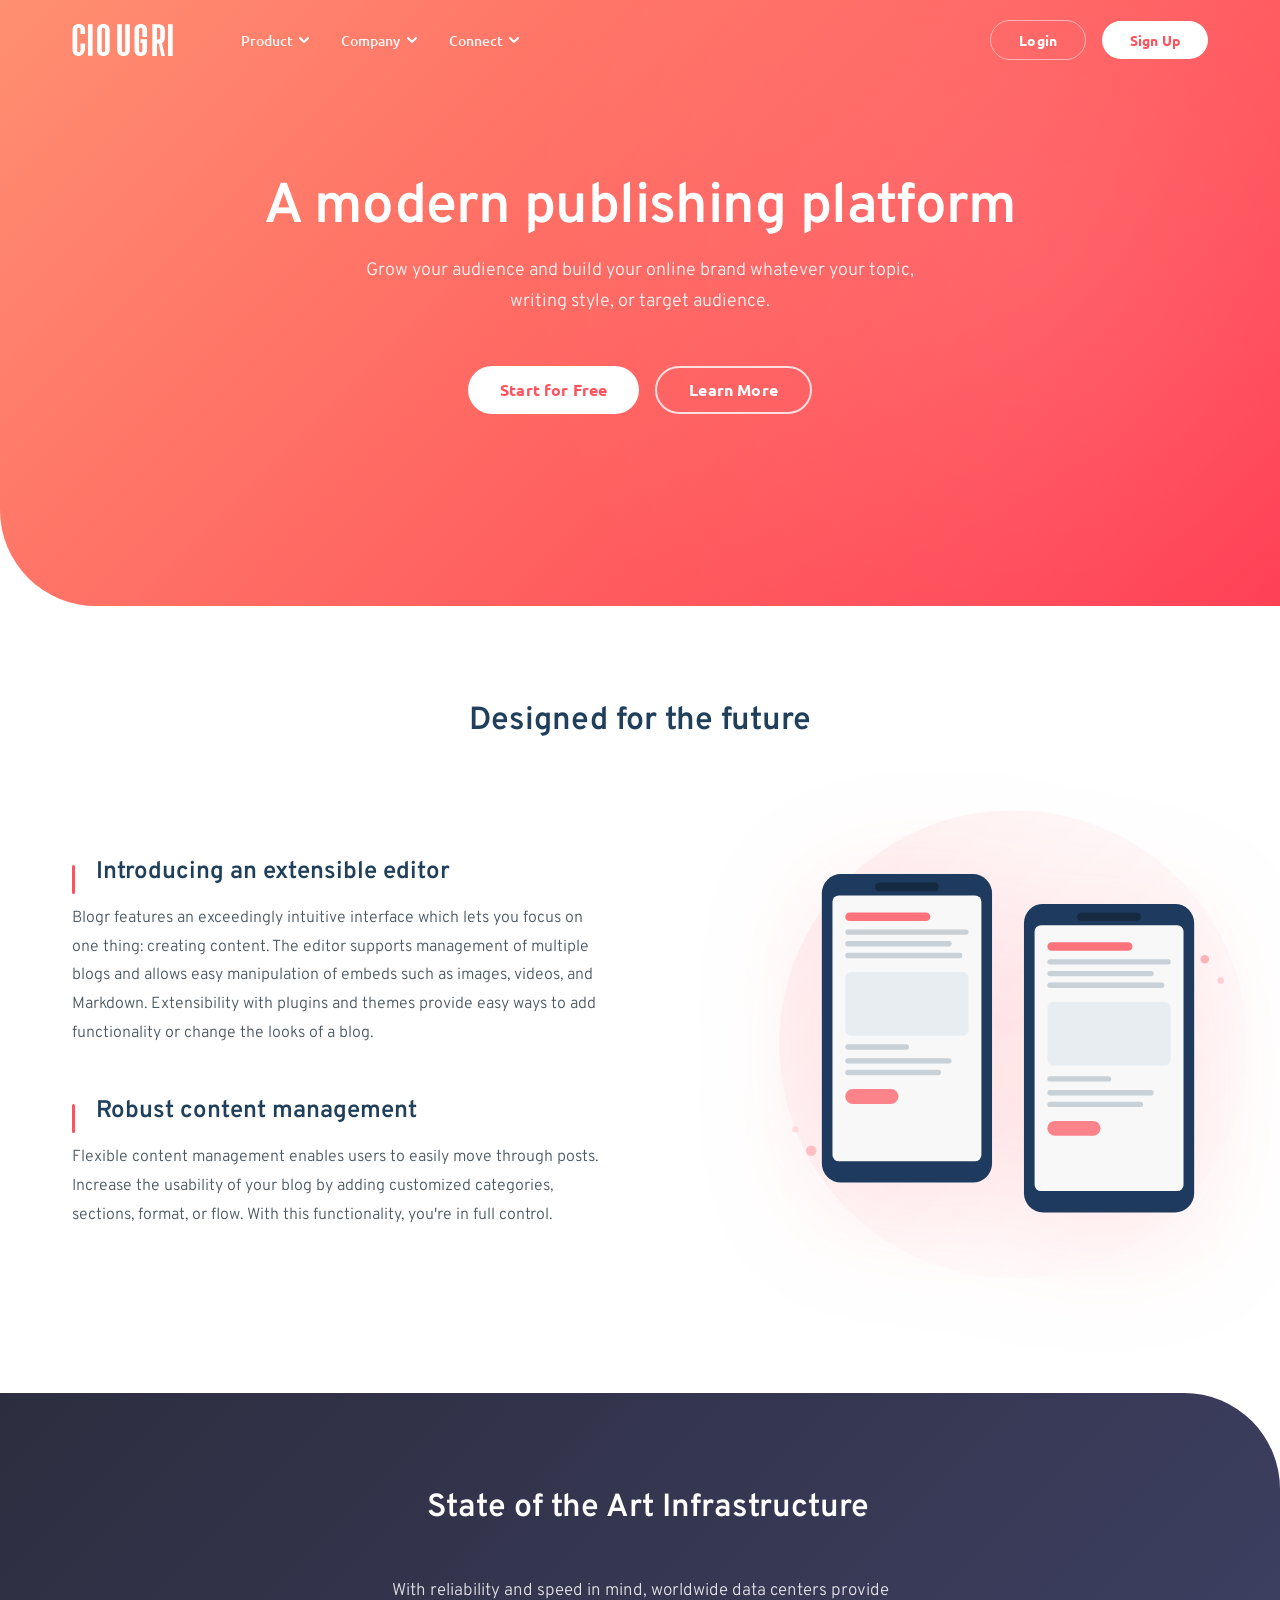
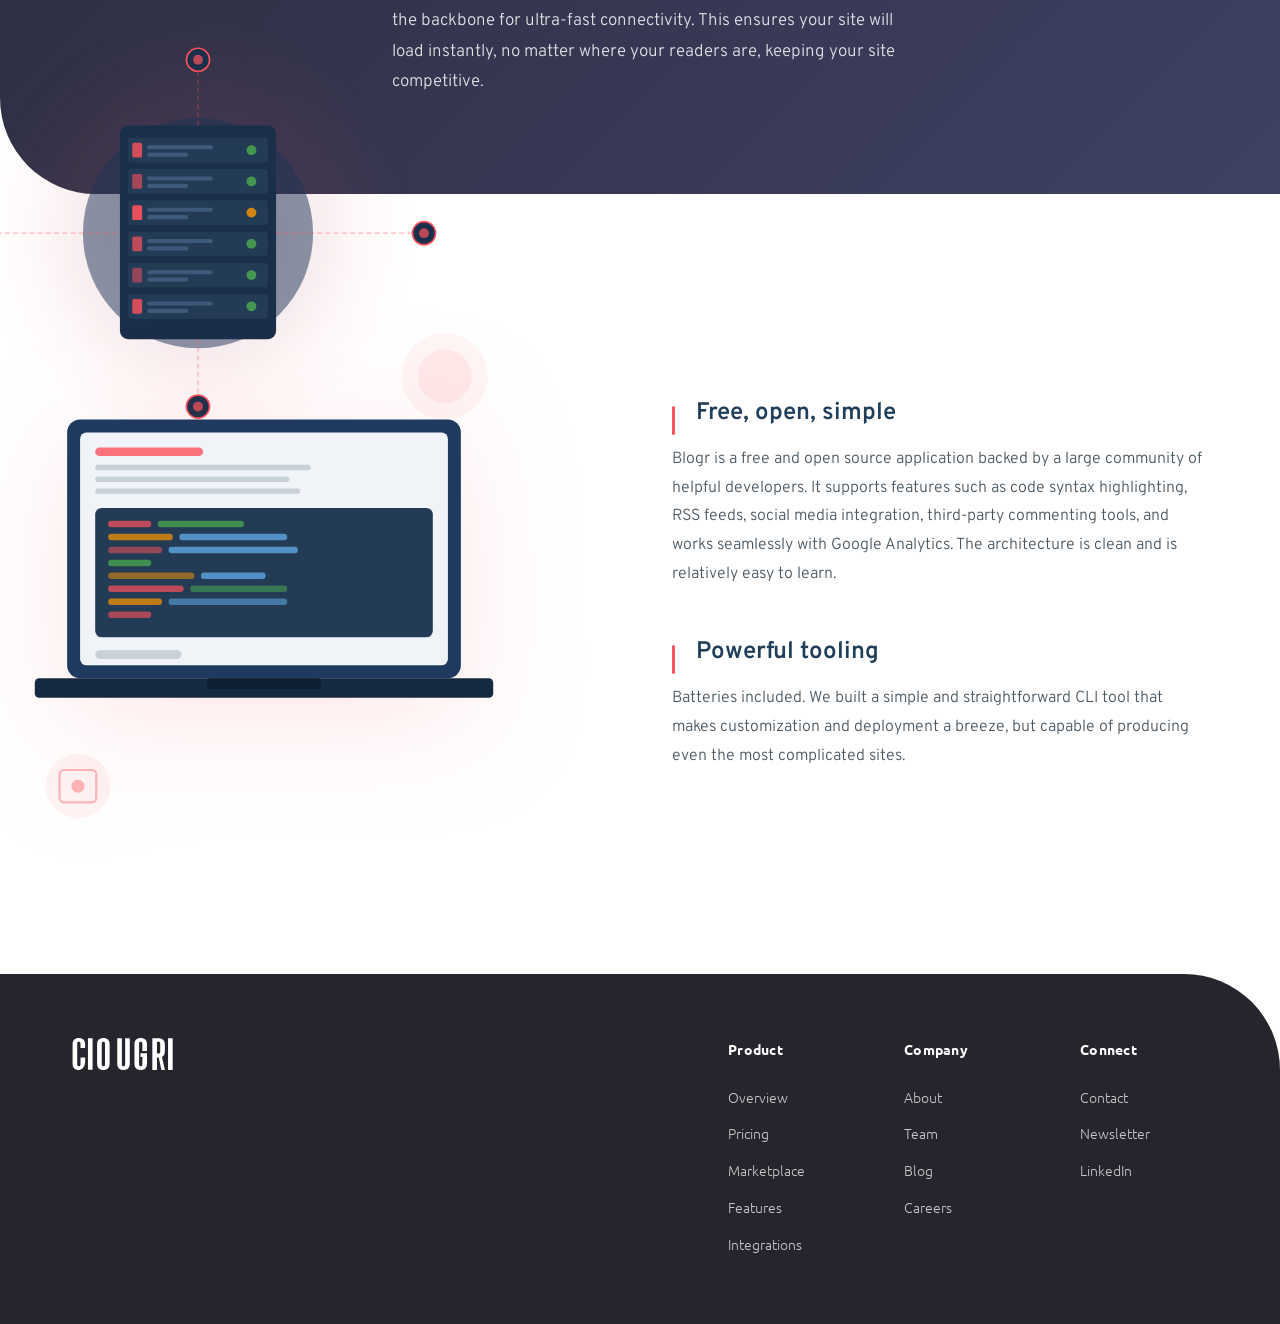
==== index.html @ 15b2ee5f "Add files via upload" ====
<!DOCTYPE html>
<html lang="en">
  <head>
    <meta charset="UTF-8" />
    <meta name="viewport" content="width=device-width, initial-scale=1.0" />
    <meta
      name="description"
      content="Blogr - A modern publishing platform for growing audiences and your online presence."
    />
    <meta name="theme-color" content="#ff525d" />
    <title>Blogr | A Modern Publishing Platform</title>
    <link rel="preconnect" href="https://fonts.googleapis.com" />
    <link rel="preconnect" href="https://fonts.gstatic.com" crossorigin />
    <link
      href="https://fonts.googleapis.com/css2?family=Overpass:wght@300;600&family=Ubuntu:wght@400;500;700&display=swap"
      rel="stylesheet"
    />
    <link rel="stylesheet" href="css/style.css" />
  </head>

  <body>
    <!-- Skip to main content for accessibility -->
    <a href="#main-content" class="skip-link">Skip to main content</a>

    <!-- ======================== HEADER / NAV ======================== -->
    <header class="header" role="banner">
      <nav class="nav container" aria-label="Main navigation">
        <!-- Logo -->
        <a href="/" class="nav__logo" aria-label="Blogr home">
          <svg
            xmlns="http://www.w3.org/2000/svg"
            width="101"
            height="32"
            aria-hidden="true"
          >
            <g fill="#FFF" fill-rule="evenodd">
              <path
                d="M6.856 32c-3.789 0-6.27-2.086-6.27-6.264V6.242C.586 2.086 3.067 0 6.856 0c3.789 0 6.27 2.086 6.27 6.242V10H8.49V5.825C8.49 4.453 7.88 3.81 6.856 3.81c-1.025 0-1.635.643-1.635 2.015v20.35c0 1.372.61 2.015 1.635 2.015 1.025 0 1.635-.643 1.635-2.015V19.53h4.635v4.206C13.126 27.914 10.645 32 6.856 32zM15.96.321h4.635v31.358H15.96zM31.373 32c-3.79 0-6.27-2.086-6.27-6.264V6.242C25.103 2.086 27.583 0 31.373 0c3.789 0 6.27 2.086 6.27 6.242v19.494C37.643 29.914 35.162 32 31.373 32zm-1.636-26.175v20.35c0 1.372.611 2.015 1.636 2.015 1.024 0 1.635-.643 1.635-2.015V5.825c0-1.372-.611-2.015-1.635-2.015-1.025 0-1.636.643-1.636 2.015zM51.522 32c-3.79 0-6.27-2.086-6.27-6.264V.32h4.634v25.855c0 1.372.61 2.015 1.636 2.015 1.024 0 1.635-.643 1.635-2.015V.321h4.635v25.415C57.792 29.914 55.311 32 51.522 32zM68.73 32c-3.79 0-6.27-2.086-6.27-6.264V6.242C62.46 2.086 64.94 0 68.73 0c3.788 0 6.27 2.086 6.27 6.242V13H70.364V5.825c0-1.372-.61-2.015-1.635-2.015-1.025 0-1.636.643-1.636 2.015v20.35c0 1.372.611 2.015 1.636 2.015 1.025 0 1.635-.643 1.635-2.015V19h-1.871v-3.81H75v10.546C75 29.914 72.518 32 68.73 32zM89.382 32L86.735 19.4H84.96V32H80.324V.321h6.27c3.79 0 6.27 2.086 6.27 6.242v6.574c0 2.786-1.025 4.8-2.904 5.871L92.898 32h-3.516zm-4.422-28.19V15.59h1.636c1.025 0 1.635-.643 1.635-2.015V5.825c0-1.372-.61-2.015-1.635-2.015H84.96zM100.676 32H96.04V.321h4.635z"
              />
            </g>
          </svg>
        </a>

        <!-- Desktop Navigation -->
        <ul class="nav__links" role="list">
          <!-- Product Dropdown -->
          <li class="nav__item nav__item--dropdown">
            <button
              class="nav__dropdown-btn"
              aria-expanded="false"
              aria-haspopup="true"
              aria-controls="dropdown-product"
            >
              Product
              <svg
                class="nav__chevron"
                xmlns="http://www.w3.org/2000/svg"
                width="10"
                height="7"
                aria-hidden="true"
              >
                <path
                  d="M1 1l4 4 4-4"
                  stroke="#FFF"
                  stroke-width="2"
                  fill="none"
                  fill-rule="evenodd"
                  stroke-linecap="round"
                  stroke-linejoin="round"
                />
              </svg>
            </button>
            <ul
              class="nav__dropdown"
              id="dropdown-product"
              role="menu"
              aria-label="Product menu"
            >
              <li role="none">
                <a href="#" role="menuitem">Overview</a>
              </li>
              <li role="none">
                <a href="#" role="menuitem">Pricing</a>
              </li>
              <li role="none">
                <a href="#" role="menuitem">Marketplace</a>
              </li>
              <li role="none">
                <a href="#" role="menuitem">Features</a>
              </li>
              <li role="none">
                <a href="#" role="menuitem">Integrations</a>
              </li>
            </ul>
          </li>

          <!-- Company Dropdown -->
          <li class="nav__item nav__item--dropdown">
            <button
              class="nav__dropdown-btn"
              aria-expanded="false"
              aria-haspopup="true"
              aria-controls="dropdown-company"
            >
              Company
              <svg
                class="nav__chevron"
                xmlns="http://www.w3.org/2000/svg"
                width="10"
                height="7"
                aria-hidden="true"
              >
                <path
                  d="M1 1l4 4 4-4"
                  stroke="#FFF"
                  stroke-width="2"
                  fill="none"
                  fill-rule="evenodd"
                  stroke-linecap="round"
                  stroke-linejoin="round"
                />
              </svg>
            </button>
            <ul
              class="nav__dropdown"
              id="dropdown-company"
              role="menu"
              aria-label="Company menu"
            >
              <li role="none">
                <a href="#" role="menuitem">About</a>
              </li>
              <li role="none">
                <a href="#" role="menuitem">Team</a>
              </li>
              <li role="none">
                <a href="#" role="menuitem">Blog</a>
              </li>
              <li role="none">
                <a href="#" role="menuitem">Careers</a>
              </li>
            </ul>
          </li>

          <!-- Connect Dropdown -->
          <li class="nav__item nav__item--dropdown">
            <button
              class="nav__dropdown-btn"
              aria-expanded="false"
              aria-haspopup="true"
              aria-controls="dropdown-connect"
            >
              Connect
              <svg
                class="nav__chevron"
                xmlns="http://www.w3.org/2000/svg"
                width="10"
                height="7"
                aria-hidden="true"
              >
                <path
                  d="M1 1l4 4 4-4"
                  stroke="#FFF"
                  stroke-width="2"
                  fill="none"
                  fill-rule="evenodd"
                  stroke-linecap="round"
                  stroke-linejoin="round"
                />
              </svg>
            </button>
            <ul
              class="nav__dropdown"
              id="dropdown-connect"
              role="menu"
              aria-label="Connect menu"
            >
              <li role="none">
                <a href="#" role="menuitem">Contact</a>
              </li>
              <li role="none">
                <a href="#" role="menuitem">Newsletter</a>
              </li>
              <li role="none">
                <a href="#" role="menuitem">LinkedIn</a>
              </li>
            </ul>
          </li>
        </ul>

        <!-- Auth Buttons -->
        <div class="nav__auth">
          <a href="#" class="btn btn--ghost">Login</a>
          <a href="#" class="btn btn--primary">Sign Up</a>
        </div>

        <!-- Mobile Menu Toggle -->
        <button
          class="nav__hamburger"
          aria-label="Toggle mobile menu"
          aria-expanded="false"
          aria-controls="mobile-menu"
        >
          <span class="hamburger__bar"></span>
          <span class="hamburger__bar"></span>
          <span class="hamburger__bar"></span>
        </button>
      </nav>

      <!-- Mobile Menu -->
      <div
        class="mobile-menu"
        id="mobile-menu"
        role="dialog"
        aria-label="Mobile navigation"
        aria-hidden="true"
      >
        <ul class="mobile-menu__links" role="list">
          <!-- Product Mobile Dropdown -->
          <li class="mobile-menu__item">
            <button
              class="mobile-menu__dropdown-btn"
              aria-expanded="false"
              aria-controls="mobile-dropdown-product"
            >
              Product
              <svg
                class="mobile-chevron"
                xmlns="http://www.w3.org/2000/svg"
                width="10"
                height="7"
                aria-hidden="true"
              >
                <path
                  d="M1 1l4 4 4-4"
                  stroke="#FF525D"
                  stroke-width="2"
                  fill="none"
                  fill-rule="evenodd"
                  stroke-linecap="round"
                  stroke-linejoin="round"
                />
              </svg>
            </button>
            <ul
              class="mobile-menu__dropdown"
              id="mobile-dropdown-product"
              aria-hidden="true"
            >
              <li><a href="#">Overview</a></li>
              <li><a href="#">Pricing</a></li>
              <li><a href="#">Marketplace</a></li>
              <li><a href="#">Features</a></li>
              <li><a href="#">Integrations</a></li>
            </ul>
          </li>

          <!-- Company Mobile Dropdown -->
          <li class="mobile-menu__item">
            <button
              class="mobile-menu__dropdown-btn"
              aria-expanded="false"
              aria-controls="mobile-dropdown-company"
            >
              Company
              <svg
                class="mobile-chevron"
                xmlns="http://www.w3.org/2000/svg"
                width="10"
                height="7"
                aria-hidden="true"
              >
                <path
                  d="M1 1l4 4 4-4"
                  stroke="#FF525D"
                  stroke-width="2"
                  fill="none"
                  fill-rule="evenodd"
                  stroke-linecap="round"
                  stroke-linejoin="round"
                />
              </svg>
            </button>
            <ul
              class="mobile-menu__dropdown"
              id="mobile-dropdown-company"
              aria-hidden="true"
            >
              <li><a href="#">About</a></li>
              <li><a href="#">Team</a></li>
              <li><a href="#">Blog</a></li>
              <li><a href="#">Careers</a></li>
            </ul>
          </li>

          <!-- Connect Mobile Dropdown -->
          <li class="mobile-menu__item">
            <button
              class="mobile-menu__dropdown-btn"
              aria-expanded="false"
              aria-controls="mobile-dropdown-connect"
            >
              Connect
              <svg
                class="mobile-chevron"
                xmlns="http://www.w3.org/2000/svg"
                width="10"
                height="7"
                aria-hidden="true"
              >
                <path
                  d="M1 1l4 4 4-4"
                  stroke="#FF525D"
                  stroke-width="2"
                  fill="none"
                  fill-rule="evenodd"
                  stroke-linecap="round"
                  stroke-linejoin="round"
                />
              </svg>
            </button>
            <ul
              class="mobile-menu__dropdown"
              id="mobile-dropdown-connect"
              aria-hidden="true"
            >
              <li><a href="#">Contact</a></li>
              <li><a href="#">Newsletter</a></li>
              <li><a href="#">LinkedIn</a></li>
            </ul>
          </li>
        </ul>

        <hr class="mobile-menu__divider" />

        <div class="mobile-menu__auth">
          <a href="#" class="btn btn--ghost-dark">Login</a>
          <a href="#" class="btn btn--primary">Sign Up</a>
        </div>
      </div>

      <!-- Hero Content -->
      <div class="hero">
        <div class="hero__content" id="main-content">
          <h1 class="hero__title">A modern publishing platform</h1>
          <p class="hero__subtitle">
            Grow your audience and build your online brand whatever your topic,
            writing style, or target audience.
          </p>
          <div class="hero__actions">
            <a href="#" class="btn btn--primary btn--lg">Start for Free</a>
            <a href="#" class="btn btn--outline btn--lg">Learn More</a>
          </div>
        </div>
      </div>
    </header>

    <!-- ======================== MAIN CONTENT ======================== -->
    <main>
      <!-- ======= SECTION: DESIGNED FOR THE FUTURE ======= -->
      <section class="section section--future" aria-labelledby="future-heading">
        <div class="container">
          <h2 class="section__title" id="future-heading">
            Designed for the future
          </h2>

          <div class="future__grid">
            <!-- Text Content -->
            <div class="future__text">
              <article class="feature-card">
                <h3 class="feature-card__title">
                  Introducing an extensible editor
                </h3>
                <p class="feature-card__text">
                  Blogr features an exceedingly intuitive interface which lets
                  you focus on one thing: creating content. The editor supports
                  management of multiple blogs and allows easy manipulation of
                  embeds such as images, videos, and Markdown. Extensibility
                  with plugins and themes provide easy ways to add functionality
                  or change the looks of a blog.
                </p>
              </article>

              <article class="feature-card">
                <h3 class="feature-card__title">
                  Robust content management
                </h3>
                <p class="feature-card__text">
                  Flexible content management enables users to easily move
                  through posts. Increase the usability of your blog by adding
                  customized categories, sections, format, or flow. With this
                  functionality, you're in full control.
                </p>
              </article>
            </div>

            <!-- Illustration -->
            <div class="future__illustration" aria-hidden="true">
              <div class="illustration illustration--editor">
                <svg
                  xmlns="http://www.w3.org/2000/svg"
                  viewBox="0 0 470 478"
                  class="illustration__svg"
                  aria-hidden="true"
                >
                  <!-- Phones illustration -->
                  <g fill="none" fill-rule="evenodd">
                    <!-- Decorative circle -->
                    <circle
                      cx="240"
                      cy="240"
                      r="220"
                      fill="url(#grad1)"
                      opacity="0.08"
                    />
                    <!-- Phone frame 1 -->
                    <rect
                      x="60"
                      y="80"
                      width="160"
                      height="290"
                      rx="18"
                      fill="#1E3A5F"
                    />
                    <rect
                      x="70"
                      y="100"
                      width="140"
                      height="250"
                      rx="6"
                      fill="#F8F8F8"
                    />
                    <!-- Screen content lines -->
                    <rect x="82" y="116" width="80" height="8" rx="4" fill="#FF525D" opacity="0.8"/>
                    <rect x="82" y="132" width="116" height="5" rx="2.5" fill="#C8D0D8"/>
                    <rect x="82" y="143" width="100" height="5" rx="2.5" fill="#C8D0D8"/>
                    <rect x="82" y="154" width="110" height="5" rx="2.5" fill="#C8D0D8"/>
                    <rect x="82" y="172" width="116" height="60" rx="6" fill="#E8EDF2"/>
                    <rect x="82" y="240" width="60" height="5" rx="2.5" fill="#C8D0D8"/>
                    <rect x="82" y="253" width="100" height="5" rx="2.5" fill="#C8D0D8"/>
                    <rect x="82" y="264" width="90" height="5" rx="2.5" fill="#C8D0D8"/>
                    <rect x="82" y="282" width="50" height="14" rx="7" fill="#FF525D" opacity="0.7"/>
                    <!-- Phone 1 notch -->
                    <rect x="110" y="88" width="60" height="8" rx="4" fill="#152A40"/>
                    <!-- Phone frame 2 -->
                    <rect
                      x="250"
                      y="108"
                      width="160"
                      height="290"
                      rx="18"
                      fill="#1E3A5F"
                    />
                    <rect
                      x="260"
                      y="128"
                      width="140"
                      height="250"
                      rx="6"
                      fill="#F8F8F8"
                    />
                    <!-- Screen 2 content -->
                    <rect x="272" y="144" width="80" height="8" rx="4" fill="#FF525D" opacity="0.8"/>
                    <rect x="272" y="160" width="116" height="5" rx="2.5" fill="#C8D0D8"/>
                    <rect x="272" y="171" width="100" height="5" rx="2.5" fill="#C8D0D8"/>
                    <rect x="272" y="182" width="110" height="5" rx="2.5" fill="#C8D0D8"/>
                    <rect x="272" y="200" width="116" height="60" rx="6" fill="#E8EDF2"/>
                    <rect x="272" y="270" width="60" height="5" rx="2.5" fill="#C8D0D8"/>
                    <rect x="272" y="283" width="100" height="5" rx="2.5" fill="#C8D0D8"/>
                    <rect x="272" y="294" width="90" height="5" rx="2.5" fill="#C8D0D8"/>
                    <rect x="272" y="312" width="50" height="14" rx="7" fill="#FF525D" opacity="0.7"/>
                    <!-- Phone 2 notch -->
                    <rect x="300" y="116" width="60" height="8" rx="4" fill="#152A40"/>
                    <!-- Decorative dots -->
                    <circle cx="420" cy="160" r="4" fill="#FF525D" opacity="0.4"/>
                    <circle cx="435" cy="180" r="3" fill="#FF7A85" opacity="0.3"/>
                    <circle cx="50" cy="340" r="5" fill="#FF525D" opacity="0.3"/>
                    <circle cx="35" cy="320" r="3" fill="#FF7A85" opacity="0.2"/>
                  </g>
                  <defs>
                    <linearGradient id="grad1" x1="0%" y1="0%" x2="100%" y2="100%">
                      <stop offset="0%" style="stop-color:#FF525D;stop-opacity:1" />
                      <stop offset="100%" style="stop-color:#FF7A85;stop-opacity:0" />
                    </linearGradient>
                  </defs>
                </svg>
              </div>
            </div>
          </div>
        </div>
      </section>

      <!-- ======= SECTION: STATE OF THE ART (DARK BG) ======= -->
      <section
        class="section section--infrastructure"
        aria-labelledby="infra-heading"
      >
        <div class="infrastructure__illustration" aria-hidden="true">
          <svg
            xmlns="http://www.w3.org/2000/svg"
            viewBox="0 0 730 582"
            class="infrastructure__svg"
            aria-hidden="true"
          >
            <g fill="none" fill-rule="evenodd">
              <!-- Large glowing orb -->
              <circle cx="365" cy="291" r="265" fill="url(#orbGrad)" opacity="0.15"/>
              <circle cx="365" cy="291" r="200" fill="url(#orbGrad2)" opacity="0.12"/>
              <circle cx="365" cy="291" r="140" fill="#1D3557" opacity="0.5"/>
              <!-- Server rack illustration -->
              <rect x="270" y="160" width="190" height="260" rx="10" fill="#1A2F4A"/>
              <rect x="280" y="175" width="170" height="30" rx="4" fill="#243B55"/>
              <rect x="285" y="181" width="12" height="18" rx="2" fill="#FF525D" opacity="0.8"/>
              <rect x="303" y="184" width="80" height="5" rx="2.5" fill="#3D5A7A"/>
              <rect x="303" y="193" width="50" height="5" rx="2.5" fill="#3D5A7A"/>
              <circle cx="430" cy="190" r="6" fill="#4CAF50" opacity="0.8"/>
              <rect x="280" y="213" width="170" height="30" rx="4" fill="#243B55"/>
              <rect x="285" y="219" width="12" height="18" rx="2" fill="#FF525D" opacity="0.6"/>
              <rect x="303" y="222" width="80" height="5" rx="2.5" fill="#3D5A7A"/>
              <rect x="303" y="231" width="50" height="5" rx="2.5" fill="#3D5A7A"/>
              <circle cx="430" cy="228" r="6" fill="#4CAF50" opacity="0.8"/>
              <rect x="280" y="251" width="170" height="30" rx="4" fill="#243B55"/>
              <rect x="285" y="257" width="12" height="18" rx="2" fill="#FF525D" opacity="0.9"/>
              <rect x="303" y="260" width="80" height="5" rx="2.5" fill="#3D5A7A"/>
              <rect x="303" y="269" width="50" height="5" rx="2.5" fill="#3D5A7A"/>
              <circle cx="430" cy="266" r="6" fill="#FF9800" opacity="0.8"/>
              <rect x="280" y="289" width="170" height="30" rx="4" fill="#243B55"/>
              <rect x="285" y="295" width="12" height="18" rx="2" fill="#FF525D" opacity="0.7"/>
              <rect x="303" y="298" width="80" height="5" rx="2.5" fill="#3D5A7A"/>
              <rect x="303" y="307" width="50" height="5" rx="2.5" fill="#3D5A7A"/>
              <circle cx="430" cy="304" r="6" fill="#4CAF50" opacity="0.8"/>
              <rect x="280" y="327" width="170" height="30" rx="4" fill="#243B55"/>
              <rect x="285" y="333" width="12" height="18" rx="2" fill="#FF525D" opacity="0.5"/>
              <rect x="303" y="336" width="80" height="5" rx="2.5" fill="#3D5A7A"/>
              <rect x="303" y="345" width="50" height="5" rx="2.5" fill="#3D5A7A"/>
              <circle cx="430" cy="342" r="6" fill="#4CAF50" opacity="0.8"/>
              <rect x="280" y="365" width="170" height="30" rx="4" fill="#243B55"/>
              <rect x="285" y="371" width="12" height="18" rx="2" fill="#FF525D" opacity="0.8"/>
              <rect x="303" y="374" width="80" height="5" rx="2.5" fill="#3D5A7A"/>
              <rect x="303" y="383" width="50" height="5" rx="2.5" fill="#3D5A7A"/>
              <circle cx="430" cy="380" r="6" fill="#4CAF50" opacity="0.8"/>
              <!-- Connection lines -->
              <line x1="100" y1="291" x2="270" y2="291" stroke="#FF525D" stroke-width="1.5" stroke-dasharray="6 4" opacity="0.4"/>
              <line x1="460" y1="291" x2="630" y2="291" stroke="#FF525D" stroke-width="1.5" stroke-dasharray="6 4" opacity="0.4"/>
              <!-- Nodes -->
              <circle cx="90" cy="291" r="14" fill="#1A2F4A" stroke="#FF525D" stroke-width="2"/>
              <circle cx="90" cy="291" r="6" fill="#FF525D" opacity="0.7"/>
              <circle cx="640" cy="291" r="14" fill="#1A2F4A" stroke="#FF525D" stroke-width="2"/>
              <circle cx="640" cy="291" r="6" fill="#FF525D" opacity="0.7"/>
              <circle cx="365" cy="80" r="14" fill="#1A2F4A" stroke="#FF525D" stroke-width="2"/>
              <circle cx="365" cy="80" r="6" fill="#FF525D" opacity="0.7"/>
              <line x1="365" y1="94" x2="365" y2="160" stroke="#FF525D" stroke-width="1.5" stroke-dasharray="6 4" opacity="0.4"/>
              <circle cx="365" cy="502" r="14" fill="#1A2F4A" stroke="#FF525D" stroke-width="2"/>
              <circle cx="365" cy="502" r="6" fill="#FF525D" opacity="0.7"/>
              <line x1="365" y1="420" x2="365" y2="488" stroke="#FF525D" stroke-width="1.5" stroke-dasharray="6 4" opacity="0.4"/>
            </g>
            <defs>
              <radialGradient id="orbGrad" cx="50%" cy="50%" r="50%">
                <stop offset="0%" style="stop-color:#FF525D;stop-opacity:1" />
                <stop offset="100%" style="stop-color:#FF525D;stop-opacity:0" />
              </radialGradient>
              <radialGradient id="orbGrad2" cx="50%" cy="50%" r="50%">
                <stop offset="0%" style="stop-color:#2C4A6E;stop-opacity:1" />
                <stop offset="100%" style="stop-color:#2C4A6E;stop-opacity:0" />
              </radialGradient>
            </defs>
          </svg>
        </div>

        <div class="infrastructure__content container">
          <h2 class="section__title section__title--light" id="infra-heading">
            State of the Art Infrastructure
          </h2>
          <p class="infrastructure__text">
            With reliability and speed in mind, worldwide data centers provide
            the backbone for ultra-fast connectivity. This ensures your site
            will load instantly, no matter where your readers are, keeping
            your site competitive.
          </p>
        </div>
      </section>

      <!-- ======= SECTION: FREE, OPEN, SIMPLE ======= -->
      <section
        class="section section--features"
        aria-labelledby="features-heading"
      >
        <div class="container">
          <div class="features__grid">
            <!-- Illustration -->
            <div class="features__illustration" aria-hidden="true">
              <svg
                xmlns="http://www.w3.org/2000/svg"
                viewBox="0 0 445 545"
                class="illustration__svg"
                aria-hidden="true"
              >
                <g fill="none" fill-rule="evenodd">
                  <!-- Laptop body -->
                  <rect x="40" y="120" width="365" height="240" rx="12" fill="#1E3A5F"/>
                  <rect x="52" y="132" width="341" height="216" rx="6" fill="#F0F4F8"/>
                  <!-- Screen content -->
                  <rect x="66" y="146" width="100" height="8" rx="4" fill="#FF525D" opacity="0.8"/>
                  <rect x="66" y="162" width="200" height="5" rx="2.5" fill="#C8D0D8"/>
                  <rect x="66" y="173" width="180" height="5" rx="2.5" fill="#C8D0D8"/>
                  <rect x="66" y="184" width="190" height="5" rx="2.5" fill="#C8D0D8"/>
                  <!-- Code blocks on screen -->
                  <rect x="66" y="202" width="313" height="120" rx="6" fill="#243B55"/>
                  <rect x="78" y="214" width="40" height="6" rx="3" fill="#FF525D" opacity="0.7"/>
                  <rect x="124" y="214" width="80" height="6" rx="3" fill="#4CAF50" opacity="0.7"/>
                  <rect x="78" y="226" width="60" height="6" rx="3" fill="#FF9800" opacity="0.7"/>
                  <rect x="144" y="226" width="100" height="6" rx="3" fill="#64B5F6" opacity="0.7"/>
                  <rect x="78" y="238" width="50" height="6" rx="3" fill="#FF525D" opacity="0.5"/>
                  <rect x="134" y="238" width="120" height="6" rx="3" fill="#64B5F6" opacity="0.7"/>
                  <rect x="78" y="250" width="40" height="6" rx="3" fill="#4CAF50" opacity="0.7"/>
                  <rect x="78" y="262" width="80" height="6" rx="3" fill="#FF9800" opacity="0.5"/>
                  <rect x="164" y="262" width="60" height="6" rx="3" fill="#64B5F6" opacity="0.7"/>
                  <rect x="78" y="274" width="70" height="6" rx="3" fill="#FF525D" opacity="0.7"/>
                  <rect x="154" y="274" width="90" height="6" rx="3" fill="#4CAF50" opacity="0.5"/>
                  <rect x="78" y="286" width="50" height="6" rx="3" fill="#FF9800" opacity="0.7"/>
                  <rect x="134" y="286" width="110" height="6" rx="3" fill="#64B5F6" opacity="0.5"/>
                  <rect x="78" y="298" width="40" height="6" rx="3" fill="#FF525D" opacity="0.6"/>
                  <rect x="66" y="334" width="80" height="8" rx="4" fill="#C8D0D8"/>
                  <!-- Laptop base -->
                  <rect x="10" y="360" width="425" height="18" rx="4" fill="#152A40"/>
                  <rect x="170" y="360" width="105" height="10" rx="2" fill="#0D1F30"/>
                  <!-- Decorative elements -->
                  <circle cx="390" cy="80" r="40" fill="#FF525D" opacity="0.06"/>
                  <circle cx="390" cy="80" r="25" fill="#FF525D" opacity="0.08"/>
                  <!-- Floating icons -->
                  <circle cx="50" cy="460" r="30" fill="#FF525D" opacity="0.07"/>
                  <rect x="33" y="445" width="34" height="30" rx="4" fill="none" stroke="#FF525D" stroke-width="2" opacity="0.4"/>
                  <circle cx="50" cy="460" r="6" fill="#FF525D" opacity="0.4"/>
                </g>
              </svg>
            </div>

            <!-- Text Content -->
            <div class="features__text">
              <article class="feature-card">
                <h3 class="feature-card__title">Free, open, simple</h3>
                <p class="feature-card__text">
                  Blogr is a free and open source application backed by a large
                  community of helpful developers. It supports features such as
                  code syntax highlighting, RSS feeds, social media integration,
                  third-party commenting tools, and works seamlessly with Google
                  Analytics. The architecture is clean and is relatively easy to
                  learn.
                </p>
              </article>

              <article class="feature-card">
                <h3 class="feature-card__title">Powerful tooling</h3>
                <p class="feature-card__text">
                  Batteries included. We built a simple and straightforward CLI
                  tool that makes customization and deployment a breeze, but
                  capable of producing even the most complicated sites.
                </p>
              </article>
            </div>
          </div>
        </div>
      </section>
    </main>

    <!-- ======================== FOOTER ======================== -->
    <footer class="footer" role="contentinfo">
      <div class="container footer__grid">
        <!-- Footer Logo -->
        <div class="footer__brand">
          <a href="/" class="footer__logo" aria-label="Blogr home">
            <svg
              xmlns="http://www.w3.org/2000/svg"
              width="101"
              height="32"
              aria-hidden="true"
            >
              <g fill="#FFF" fill-rule="evenodd">
                <path
                  d="M6.856 32c-3.789 0-6.27-2.086-6.27-6.264V6.242C.586 2.086 3.067 0 6.856 0c3.789 0 6.27 2.086 6.27 6.242V10H8.49V5.825C8.49 4.453 7.88 3.81 6.856 3.81c-1.025 0-1.635.643-1.635 2.015v20.35c0 1.372.61 2.015 1.635 2.015 1.025 0 1.635-.643 1.635-2.015V19.53h4.635v4.206C13.126 27.914 10.645 32 6.856 32zM15.96.321h4.635v31.358H15.96zM31.373 32c-3.79 0-6.27-2.086-6.27-6.264V6.242C25.103 2.086 27.583 0 31.373 0c3.789 0 6.27 2.086 6.27 6.242v19.494C37.643 29.914 35.162 32 31.373 32zm-1.636-26.175v20.35c0 1.372.611 2.015 1.636 2.015 1.024 0 1.635-.643 1.635-2.015V5.825c0-1.372-.611-2.015-1.635-2.015-1.025 0-1.636.643-1.636 2.015zM51.522 32c-3.79 0-6.27-2.086-6.27-6.264V.32h4.634v25.855c0 1.372.61 2.015 1.636 2.015 1.024 0 1.635-.643 1.635-2.015V.321h4.635v25.415C57.792 29.914 55.311 32 51.522 32zM68.73 32c-3.79 0-6.27-2.086-6.27-6.264V6.242C62.46 2.086 64.94 0 68.73 0c3.788 0 6.27 2.086 6.27 6.242V13H70.364V5.825c0-1.372-.61-2.015-1.635-2.015-1.025 0-1.636.643-1.636 2.015v20.35c0 1.372.611 2.015 1.636 2.015 1.025 0 1.635-.643 1.635-2.015V19h-1.871v-3.81H75v10.546C75 29.914 72.518 32 68.73 32zM89.382 32L86.735 19.4H84.96V32H80.324V.321h6.27c3.79 0 6.27 2.086 6.27 6.242v6.574c0 2.786-1.025 4.8-2.904 5.871L92.898 32h-3.516zm-4.422-28.19V15.59h1.636c1.025 0 1.635-.643 1.635-2.015V5.825c0-1.372-.61-2.015-1.635-2.015H84.96zM100.676 32H96.04V.321h4.635z"
                />
              </g>
            </svg>
          </a>
        </div>

        <!-- Footer Links: Product -->
        <nav class="footer__nav" aria-label="Product links">
          <h4 class="footer__heading">Product</h4>
          <ul class="footer__list" role="list">
            <li><a href="#" class="footer__link">Overview</a></li>
            <li><a href="#" class="footer__link">Pricing</a></li>
            <li><a href="#" class="footer__link">Marketplace</a></li>
            <li><a href="#" class="footer__link">Features</a></li>
            <li><a href="#" class="footer__link">Integrations</a></li>
          </ul>
        </nav>

        <!-- Footer Links: Company -->
        <nav class="footer__nav" aria-label="Company links">
          <h4 class="footer__heading">Company</h4>
          <ul class="footer__list" role="list">
            <li><a href="#" class="footer__link">About</a></li>
            <li><a href="#" class="footer__link">Team</a></li>
            <li><a href="#" class="footer__link">Blog</a></li>
            <li><a href="#" class="footer__link">Careers</a></li>
          </ul>
        </nav>

        <!-- Footer Links: Connect -->
        <nav class="footer__nav" aria-label="Connect links">
          <h4 class="footer__heading">Connect</h4>
          <ul class="footer__list" role="list">
            <li><a href="#" class="footer__link">Contact</a></li>
            <li><a href="#" class="footer__link">Newsletter</a></li>
            <li><a href="#" class="footer__link">LinkedIn</a></li>
          </ul>
        </nav>
      </div>
    </footer>

    <!-- Scroll to Top Button -->
    <button
      class="scroll-top"
      id="scrollTop"
      aria-label="Scroll to top"
      title="Back to top"
    >
      <svg
        xmlns="http://www.w3.org/2000/svg"
        width="18"
        height="18"
        viewBox="0 0 24 24"
        fill="none"
        stroke="currentColor"
        stroke-width="2.5"
        stroke-linecap="round"
        stroke-linejoin="round"
        aria-hidden="true"
      >
        <polyline points="18 15 12 9 6 15"></polyline>
      </svg>
    </button>

    <script src="js/main.js"></script>
  </body>
</html>
---- css/style.css ----
/* ============================================================
   BLOGR LANDING PAGE — STYLESHEET
   Architecture: Custom Properties → Reset → Base →
                 Layout → Components → Sections → 
                 Responsive → Animations → Utilities
   ============================================================ */

/* ==================== CUSTOM PROPERTIES ==================== */
:root {
  /* Brand Colors */
  --clr-red-light: hsl(356, 100%, 66%);
  --clr-red-dark: hsl(355, 100%, 74%);
  --clr-red-hover: hsl(356, 100%, 60%);

  /* Neutral - Hero Gradient */
  --clr-hero-start: hsl(13, 100%, 72%);
  --clr-hero-end: hsl(353, 100%, 62%);

  /* Neutral - Body */
  --clr-heading: hsl(208, 49%, 24%);
  --clr-body: hsl(207, 13%, 34%);
  --clr-footer-bg: hsl(240, 10%, 16%);
  --clr-footer-text: hsl(240, 2%, 79%);
  --clr-footer-heading: hsl(0, 0%, 100%);

  /* Background Gradients */
  --grad-hero: linear-gradient(
    135deg,
    var(--clr-hero-start),
    var(--clr-hero-end)
  );
  --grad-infrastructure: linear-gradient(
    135deg,
    hsl(237, 17%, 21%),
    hsl(237, 23%, 32%)
  );

  /* Typography */
  --font-body: "Overpass", sans-serif;
  --font-ui: "Ubuntu", sans-serif;

  --fs-xs: 0.75rem;
  --fs-sm: 0.875rem;
  --fs-base: 1rem;
  --fs-md: 1.0625rem;
  --fs-lg: 1.125rem;
  --fs-xl: 1.25rem;
  --fs-2xl: 1.5rem;
  --fs-3xl: 2rem;
  --fs-4xl: 2.5rem;
  --fs-hero: clamp(2rem, 5vw, 3.5rem);

  /* Spacing */
  --space-xs: 0.5rem;
  --space-sm: 1rem;
  --space-md: 1.5rem;
  --space-lg: 2rem;
  --space-xl: 3rem;
  --space-2xl: 4rem;
  --space-3xl: 6rem;

  /* Border Radius */
  --radius-sm: 0.25rem;
  --radius-md: 0.5rem;
  --radius-lg: 1rem;
  --radius-pill: 9999px;

  /* Shadows */
  --shadow-sm: 0 2px 8px rgba(0, 0, 0, 0.08);
  --shadow-md: 0 4px 20px rgba(0, 0, 0, 0.12);
  --shadow-lg: 0 8px 40px rgba(0, 0, 0, 0.16);
  --shadow-dropdown: 0 16px 40px rgba(0, 0, 0, 0.2);

  /* Transitions */
  --transition-fast: 150ms ease;
  --transition-base: 250ms ease;
  --transition-slow: 400ms ease;

  /* Layout */
  --container-max: 1200px;
  --container-padding: clamp(1.25rem, 5vw, 2rem);
  --nav-height: 5rem;
}

/* ==================== RESET ==================== */
*,
*::before,
*::after {
  box-sizing: border-box;
  margin: 0;
  padding: 0;
}

html {
  font-size: 16px;
  scroll-behavior: smooth;
  -webkit-text-size-adjust: 100%;
}

body {
  font-family: var(--font-body);
  font-weight: 300;
  color: var(--clr-body);
  line-height: 1.7;
  background-color: #fff;
  overflow-x: hidden;
}

img,
svg {
  display: block;
  max-width: 100%;
}

ul {
  list-style: none;
}

a {
  text-decoration: none;
  color: inherit;
}

button {
  cursor: pointer;
  border: none;
  background: none;
  font-family: inherit;
}

/* ==================== ACCESSIBILITY ==================== */
.skip-link {
  position: absolute;
  top: -100%;
  left: 1rem;
  padding: 0.75rem 1.25rem;
  background: var(--clr-heading);
  color: #fff;
  font-family: var(--font-ui);
  font-weight: 700;
  border-radius: var(--radius-md);
  z-index: 9999;
  transition: top var(--transition-fast);
}

.skip-link:focus {
  top: 1rem;
}

:focus-visible {
  outline: 3px solid var(--clr-red-light);
  outline-offset: 3px;
  border-radius: var(--radius-sm);
}

/* ==================== BASE LAYOUT ==================== */
.container {
  max-width: var(--container-max);
  margin-inline: auto;
  padding-inline: var(--container-padding);
}

/* ==================== BUTTONS ==================== */
.btn {
  display: inline-flex;
  align-items: center;
  justify-content: center;
  padding: 0.75rem 1.75rem;
  border-radius: var(--radius-pill);
  font-family: var(--font-ui);
  font-weight: 700;
  font-size: var(--fs-sm);
  line-height: 1;
  transition: background var(--transition-base), color var(--transition-base),
    transform var(--transition-fast), box-shadow var(--transition-base);
  white-space: nowrap;
  letter-spacing: 0.01em;
}

.btn:hover {
  transform: translateY(-1px);
}

.btn:active {
  transform: translateY(0);
}

/* Ghost (white border, transparent bg) */
.btn--ghost {
  color: #fff;
  border: 1px solid rgba(255, 255, 255, 0.5);
}

.btn--ghost:hover {
  background: rgba(255, 255, 255, 0.15);
  border-color: rgba(255, 255, 255, 0.8);
}

/* Ghost Dark (for mobile menu) */
.btn--ghost-dark {
  color: var(--clr-heading);
  background: transparent;
  font-family: var(--font-ui);
  font-weight: 600;
  font-size: var(--fs-base);
}

.btn--ghost-dark:hover {
  opacity: 0.7;
}

/* Primary (white bg, red text) */
.btn--primary {
  background: #fff;
  color: var(--clr-red-light);
}

.btn--primary:hover {
  background: var(--clr-red-dark);
  color: #fff;
  box-shadow: var(--shadow-md);
}

/* Outline (transparent, white border — hero area) */
.btn--outline {
  color: #fff;
  border: 2px solid rgba(255, 255, 255, 0.8);
}

.btn--outline:hover {
  background: #fff;
  color: var(--clr-red-light);
  border-color: #fff;
}

/* Large variant */
.btn--lg {
  padding: 0.9rem 2rem;
  font-size: var(--fs-base);
}

/* ==================== HEADER ==================== */
.header {
  background: var(--grad-hero);
  border-radius: 0 0 0 6rem;
  position: relative;
  overflow: hidden;
  padding-bottom: var(--space-3xl);
}

/* Decorative background pattern */
.header::before {
  content: "";
  position: absolute;
  top: -50%;
  right: -20%;
  width: 80%;
  height: 180%;
  background: radial-gradient(
    ellipse at center,
    rgba(255, 255, 255, 0.08) 0%,
    transparent 70%
  );
  border-radius: 50%;
  pointer-events: none;
}

/* ==================== NAVIGATION ==================== */
.nav {
  display: flex;
  align-items: center;
  gap: var(--space-lg);
  height: var(--nav-height);
  position: relative;
  z-index: 100;
}

.nav__logo {
  flex-shrink: 0;
  margin-right: var(--space-md);
  transition: opacity var(--transition-fast);
}

.nav__logo:hover {
  opacity: 0.85;
}

/* Desktop nav links */
.nav__links {
  display: flex;
  align-items: center;
  gap: var(--space-xs);
  flex: 1;
}

.nav__item {
  position: relative;
}

.nav__dropdown-btn {
  display: flex;
  align-items: center;
  gap: 0.4rem;
  color: rgba(255, 255, 255, 0.92);
  font-family: var(--font-ui);
  font-weight: 500;
  font-size: var(--fs-sm);
  padding: 0.5rem 0.75rem;
  border-radius: var(--radius-sm);
  transition: color var(--transition-fast), background var(--transition-fast);
}

.nav__dropdown-btn:hover {
  color: #fff;
  background: rgba(255, 255, 255, 0.1);
}

.nav__chevron {
  transition: transform var(--transition-base);
  flex-shrink: 0;
}

.nav__item--dropdown.is-open .nav__chevron {
  transform: rotate(180deg);
}

/* Dropdown Menu */
.nav__dropdown {
  position: absolute;
  top: calc(100% + 0.75rem);
  left: 50%;
  transform: translateX(-50%) translateY(-8px);
  min-width: 11rem;
  background: #fff;
  border-radius: var(--radius-lg);
  box-shadow: var(--shadow-dropdown);
  padding: 0.75rem 0;
  opacity: 0;
  visibility: hidden;
  pointer-events: none;
  transition: opacity var(--transition-base), transform var(--transition-base),
    visibility var(--transition-base);
  z-index: 200;
}

.nav__dropdown::before {
  content: "";
  position: absolute;
  top: -0.5rem;
  left: 50%;
  transform: translateX(-50%);
  border: 0.5rem solid transparent;
  border-bottom-color: #fff;
  border-top: 0;
}

.nav__item--dropdown.is-open .nav__dropdown {
  opacity: 1;
  visibility: visible;
  pointer-events: auto;
  transform: translateX(-50%) translateY(0);
}

.nav__dropdown a {
  display: block;
  padding: 0.6rem 1.5rem;
  font-family: var(--font-ui);
  font-weight: 400;
  font-size: var(--fs-sm);
  color: var(--clr-heading);
  transition: color var(--transition-fast), background var(--transition-fast);
}

.nav__dropdown a:hover {
  color: var(--clr-red-light);
  background: hsl(240, 10%, 97%);
}

/* Auth buttons */
.nav__auth {
  display: flex;
  align-items: center;
  gap: var(--space-sm);
  margin-left: auto;
}

/* Hamburger */
.nav__hamburger {
  display: none;
  flex-direction: column;
  justify-content: center;
  gap: 5px;
  width: 2.5rem;
  height: 2.5rem;
  padding: 0.4rem;
  margin-left: auto;
  border-radius: var(--radius-sm);
  transition: background var(--transition-fast);
}

.nav__hamburger:hover {
  background: rgba(255, 255, 255, 0.1);
}

.hamburger__bar {
  display: block;
  width: 100%;
  height: 2px;
  background: #fff;
  border-radius: 2px;
  transition: transform var(--transition-base), opacity var(--transition-base);
  transform-origin: center;
}

/* Animated hamburger → X */
.nav__hamburger[aria-expanded="true"] .hamburger__bar:nth-child(1) {
  transform: translateY(7px) rotate(45deg);
}

.nav__hamburger[aria-expanded="true"] .hamburger__bar:nth-child(2) {
  opacity: 0;
  transform: scaleX(0);
}

.nav__hamburger[aria-expanded="true"] .hamburger__bar:nth-child(3) {
  transform: translateY(-7px) rotate(-45deg);
}

/* ==================== MOBILE MENU ==================== */
.mobile-menu {
  position: absolute;
  top: calc(var(--nav-height) + 0.5rem);
  left: var(--container-padding);
  right: var(--container-padding);
  background: #fff;
  border-radius: var(--radius-lg);
  box-shadow: var(--shadow-lg);
  padding: var(--space-lg);
  z-index: 99;
  opacity: 0;
  transform: translateY(-1rem);
  visibility: hidden;
  pointer-events: none;
  transition: opacity var(--transition-base), transform var(--transition-base),
    visibility var(--transition-base);
}

.mobile-menu.is-open {
  opacity: 1;
  transform: translateY(0);
  visibility: visible;
  pointer-events: auto;
}

.mobile-menu__links {
  display: flex;
  flex-direction: column;
  gap: 0.25rem;
}

.mobile-menu__item {
  text-align: center;
}

.mobile-menu__dropdown-btn {
  display: inline-flex;
  align-items: center;
  gap: 0.5rem;
  color: var(--clr-heading);
  font-family: var(--font-ui);
  font-weight: 600;
  font-size: var(--fs-base);
  padding: 0.75rem 1rem;
  border-radius: var(--radius-sm);
  width: 100%;
  justify-content: center;
  transition: color var(--transition-fast);
}

.mobile-menu__dropdown-btn:hover {
  color: var(--clr-red-light);
}

.mobile-chevron {
  transition: transform var(--transition-base);
}

.mobile-menu__item.is-open .mobile-chevron {
  transform: rotate(180deg);
}

.mobile-menu__dropdown {
  background: hsl(240, 6%, 97%);
  border-radius: var(--radius-md);
  overflow: hidden;
  max-height: 0;
  transition: max-height var(--transition-slow), padding var(--transition-base);
}

.mobile-menu__dropdown.is-open {
  max-height: 300px;
  padding: 0.5rem 0;
  margin-bottom: 0.5rem;
}

.mobile-menu__dropdown a {
  display: block;
  padding: 0.6rem 1.5rem;
  color: var(--clr-body);
  font-family: var(--font-ui);
  font-weight: 400;
  font-size: var(--fs-sm);
  text-align: center;
  transition: color var(--transition-fast);
}

.mobile-menu__dropdown a:hover {
  color: var(--clr-heading);
}

.mobile-menu__divider {
  border: none;
  border-top: 1px solid hsl(240, 6%, 90%);
  margin: var(--space-sm) 0;
}

.mobile-menu__auth {
  display: flex;
  flex-direction: column;
  align-items: center;
  gap: var(--space-sm);
  padding-top: var(--space-xs);
}

.mobile-menu__auth .btn--primary {
  background: var(--grad-hero);
  color: #fff;
  width: 100%;
  max-width: 12rem;
}

.mobile-menu__auth .btn--primary:hover {
  opacity: 0.9;
}

/* ==================== HERO ==================== */
.hero {
  display: flex;
  justify-content: center;
  align-items: center;
  text-align: center;
  padding: var(--space-3xl) var(--container-padding);
  position: relative;
  z-index: 1;
}

.hero__content {
  max-width: 48rem;
  animation: fadeUp 0.7s ease both;
}

.hero__title {
  font-family: var(--font-body);
  font-weight: 600;
  font-size: var(--fs-hero);
  color: #fff;
  line-height: 1.15;
  margin-bottom: var(--space-sm);
  letter-spacing: -0.01em;
}

.hero__subtitle {
  font-size: var(--fs-lg);
  color: rgba(255, 255, 255, 0.92);
  margin-bottom: var(--space-lg);
  max-width: 36rem;
  margin-inline: auto;
  margin-bottom: var(--space-xl);
}

.hero__actions {
  display: flex;
  gap: var(--space-sm);
  justify-content: center;
  flex-wrap: wrap;
}

/* ==================== SECTIONS ==================== */
.section {
  padding-block: var(--space-3xl);
  overflow: hidden;
}

.section__title {
  font-family: var(--font-body);
  font-weight: 600;
  font-size: var(--fs-3xl);
  color: var(--clr-heading);
  line-height: 1.2;
  margin-bottom: var(--space-xl);
  text-align: center;
}

.section__title--light {
  color: #fff;
}

/* ==================== FUTURE SECTION ==================== */
.section--future {
  background: #fff;
}

.future__grid {
  display: grid;
  grid-template-columns: 1fr 1fr;
  align-items: center;
  gap: var(--space-2xl);
}

.future__text {
  display: flex;
  flex-direction: column;
  gap: var(--space-xl);
}

.future__illustration {
  position: relative;
  display: flex;
  justify-content: flex-end;
}

.illustration--editor {
  width: 100%;
  max-width: 500px;
  margin-left: auto;
  transform: translateX(10%);
}

.illustration__svg {
  width: 100%;
  height: auto;
  filter: drop-shadow(0 20px 60px rgba(255, 82, 93, 0.15));
  animation: float 5s ease-in-out infinite;
}

/* ==================== INFRASTRUCTURE SECTION ==================== */
.section--infrastructure {
  background: var(--grad-infrastructure);
  border-radius: 0 6rem 0 6rem;
  position: relative;
  display: flex;
  align-items: center;
  overflow: visible;
  padding-block: var(--space-3xl);
}

.infrastructure__illustration {
  position: absolute;
  left: -8%;
  top: 50%;
  transform: translateY(-50%);
  width: 55%;
  max-width: 600px;
  pointer-events: none;
}

.infrastructure__svg {
  width: 100%;
  height: auto;
  animation: float 6s ease-in-out infinite 0.5s;
}

.infrastructure__content {
  margin-left: auto;
  max-width: 50%;
  padding-left: var(--space-xl);
}

.infrastructure__text {
  color: rgba(255, 255, 255, 0.85);
  font-size: var(--fs-md);
  line-height: 1.8;
  max-width: 32rem;
}

/* ==================== FEATURES SECTION ==================== */
.section--features {
  background: #fff;
}

.features__grid {
  display: grid;
  grid-template-columns: 1fr 1fr;
  align-items: center;
  gap: var(--space-2xl);
}

.features__illustration {
  position: relative;
  display: flex;
  justify-content: flex-start;
}

.features__illustration .illustration__svg {
  transform: translateX(-10%);
  max-width: 480px;
}

.features__text {
  display: flex;
  flex-direction: column;
  gap: var(--space-xl);
}

/* ==================== FEATURE CARDS ==================== */
.feature-card {
  animation: fadeUp 0.6s ease both;
}

.feature-card__title {
  font-family: var(--font-body);
  font-weight: 600;
  font-size: var(--fs-2xl);
  color: var(--clr-heading);
  line-height: 1.3;
  margin-bottom: var(--space-sm);
  position: relative;
  padding-left: var(--space-md);
}

.feature-card__title::before {
  content: "";
  position: absolute;
  left: 0;
  top: 0.35em;
  width: 3px;
  height: 1.2em;
  background: var(--clr-red-light);
  border-radius: 2px;
}

.feature-card__text {
  color: var(--clr-body);
  font-size: var(--fs-base);
  line-height: 1.8;
}

/* ==================== FOOTER ==================== */
.footer {
  background: var(--clr-footer-bg);
  border-radius: 0 6rem 0 0;
  padding-block: var(--space-2xl);
}

.footer__grid {
  display: grid;
  grid-template-columns: 1fr repeat(3, auto);
  gap: var(--space-xl);
  align-items: start;
}

.footer__brand {
  display: flex;
  align-items: flex-start;
}

.footer__logo {
  display: inline-block;
  transition: opacity var(--transition-fast);
}

.footer__logo:hover {
  opacity: 0.8;
}

.footer__nav {
  min-width: 8rem;
}

.footer__heading {
  font-family: var(--font-ui);
  font-weight: 700;
  font-size: var(--fs-sm);
  color: var(--clr-footer-heading);
  margin-bottom: var(--space-md);
  text-transform: none;
  letter-spacing: 0.02em;
}

.footer__list {
  display: flex;
  flex-direction: column;
  gap: 0.6rem;
}

.footer__link {
  font-family: var(--font-ui);
  font-size: var(--fs-sm);
  color: var(--clr-footer-text);
  transition: color var(--transition-fast);
}

.footer__link:hover {
  color: #fff;
}

/* ==================== SCROLL TO TOP ==================== */
.scroll-top {
  position: fixed;
  bottom: 2rem;
  right: 2rem;
  width: 2.75rem;
  height: 2.75rem;
  background: var(--clr-red-light);
  color: #fff;
  border-radius: var(--radius-pill);
  display: flex;
  align-items: center;
  justify-content: center;
  box-shadow: var(--shadow-md);
  opacity: 0;
  transform: translateY(1rem);
  transition: opacity var(--transition-base), transform var(--transition-base),
    background var(--transition-fast);
  pointer-events: none;
  z-index: 500;
}

.scroll-top.is-visible {
  opacity: 1;
  transform: translateY(0);
  pointer-events: auto;
}

.scroll-top:hover {
  background: var(--clr-red-hover);
  box-shadow: var(--shadow-lg);
}

/* ==================== ANIMATIONS ==================== */
@keyframes fadeUp {
  from {
    opacity: 0;
    transform: translateY(1.5rem);
  }
  to {
    opacity: 1;
    transform: translateY(0);
  }
}

@keyframes float {
  0%,
  100% {
    transform: translateY(0);
  }
  50% {
    transform: translateY(-12px);
  }
}

/* Intersection Observer driven animations */
.reveal {
  opacity: 0;
  transform: translateY(2rem);
  transition: opacity 0.7s ease, transform 0.7s ease;
}

.reveal.is-visible {
  opacity: 1;
  transform: translateY(0);
}

.reveal--left {
  opacity: 0;
  transform: translateX(-2rem);
  transition: opacity 0.7s ease, transform 0.7s ease;
}

.reveal--left.is-visible {
  opacity: 1;
  transform: translateX(0);
}

.reveal--right {
  opacity: 0;
  transform: translateX(2rem);
  transition: opacity 0.7s ease, transform 0.7s ease;
}

.reveal--right.is-visible {
  opacity: 1;
  transform: translateX(0);
}

/* Staggered children */
.stagger > * {
  opacity: 0;
  transform: translateY(1rem);
  transition: opacity 0.5s ease, transform 0.5s ease;
}

.stagger.is-visible > *:nth-child(1) {
  opacity: 1;
  transform: translateY(0);
  transition-delay: 0ms;
}
.stagger.is-visible > *:nth-child(2) {
  opacity: 1;
  transform: translateY(0);
  transition-delay: 100ms;
}
.stagger.is-visible > *:nth-child(3) {
  opacity: 1;
  transform: translateY(0);
  transition-delay: 200ms;
}

/* ==================== LOADING STATE ==================== */
.page-loader {
  position: fixed;
  inset: 0;
  background: #fff;
  display: flex;
  align-items: center;
  justify-content: center;
  z-index: 9999;
  transition: opacity 0.4s ease, visibility 0.4s ease;
}

.page-loader.is-hidden {
  opacity: 0;
  visibility: hidden;
}

.loader-ring {
  width: 3rem;
  height: 3rem;
  border: 3px solid hsl(240, 6%, 90%);
  border-top-color: var(--clr-red-light);
  border-radius: 50%;
  animation: spin 0.8s linear infinite;
}

@keyframes spin {
  to {
    transform: rotate(360deg);
  }
}

/* ==================== RESPONSIVE ==================== */

/* ---- Tablet (≤ 900px) ---- */
@media (max-width: 900px) {
  :root {
    --nav-height: 4.5rem;
  }

  /* Nav */
  .nav__links,
  .nav__auth {
    display: none;
  }

  .nav__hamburger {
    display: flex;
  }

  /* Header */
  .header {
    border-radius: 0 0 0 5rem;
    padding-bottom: var(--space-2xl);
  }

  /* Hero */
  .hero {
    padding: var(--space-2xl) var(--container-padding);
  }

  /* Sections */
  .future__grid,
  .features__grid {
    grid-template-columns: 1fr;
    text-align: center;
  }

  .future__illustration {
    order: -1;
    justify-content: center;
  }

  .illustration--editor {
    transform: none;
    max-width: 380px;
    margin-inline: auto;
  }

  .features__illustration .illustration__svg {
    transform: none;
    max-width: 380px;
    margin-inline: auto;
  }

  .future__text,
  .features__text {
    align-items: center;
  }

  .feature-card__title {
    padding-left: 0;
  }

  .feature-card__title::before {
    display: none;
  }

  /* Infrastructure */
  .section--infrastructure {
    flex-direction: column;
    border-radius: 0 5rem 0 5rem;
    padding-block: var(--space-3xl);
    text-align: center;
  }

  .infrastructure__illustration {
    position: relative;
    left: auto;
    top: auto;
    transform: none;
    width: 80%;
    max-width: 420px;
    margin-inline: auto;
    margin-bottom: var(--space-xl);
  }

  .infrastructure__content {
    margin-left: 0;
    max-width: 100%;
    padding-left: 0;
    display: flex;
    flex-direction: column;
    align-items: center;
  }

  /* Footer */
  .footer__grid {
    grid-template-columns: 1fr;
    text-align: center;
    gap: var(--space-lg);
  }

  .footer__brand {
    justify-content: center;
    margin-bottom: var(--space-sm);
  }

  .footer__list {
    align-items: center;
  }

  .footer {
    border-radius: 0 5rem 0 0;
  }
}

/* ---- Mobile (≤ 600px) ---- */
@media (max-width: 600px) {
  :root {
    --space-3xl: 4rem;
  }

  .header {
    border-radius: 0 0 0 4rem;
  }

  .section--infrastructure {
    border-radius: 0 4rem 0 4rem;
  }

  .footer {
    border-radius: 0 4rem 0 0;
  }

  .hero__title {
    font-size: clamp(1.75rem, 8vw, 2.5rem);
  }

  .section__title {
    font-size: var(--fs-2xl);
  }

  .feature-card__title {
    font-size: var(--fs-xl);
  }

  .hero__actions {
    flex-direction: column;
    align-items: center;
  }

  .hero__actions .btn {
    width: 100%;
    max-width: 16rem;
  }

  .infrastructure__illustration {
    width: 95%;
  }

  .scroll-top {
    bottom: 1.25rem;
    right: 1.25rem;
    width: 2.5rem;
    height: 2.5rem;
  }
}

/* ==================== PRINT ==================== */
@media print {
  .nav__hamburger,
  .mobile-menu,
  .scroll-top,
  .page-loader {
    display: none !important;
  }

  .header {
    border-radius: 0;
    background: #fff;
    color: #000;
  }

  .hero__title,
  .hero__subtitle {
    color: #000;
  }
}

/* ==================== REDUCED MOTION ==================== */
@media (prefers-reduced-motion: reduce) {
  *,
  *::before,
  *::after {
    animation-duration: 0.01ms !important;
    animation-iteration-count: 1 !important;
    transition-duration: 0.01ms !important;
  }

  .illustration__svg {
    animation: none;
  }
}
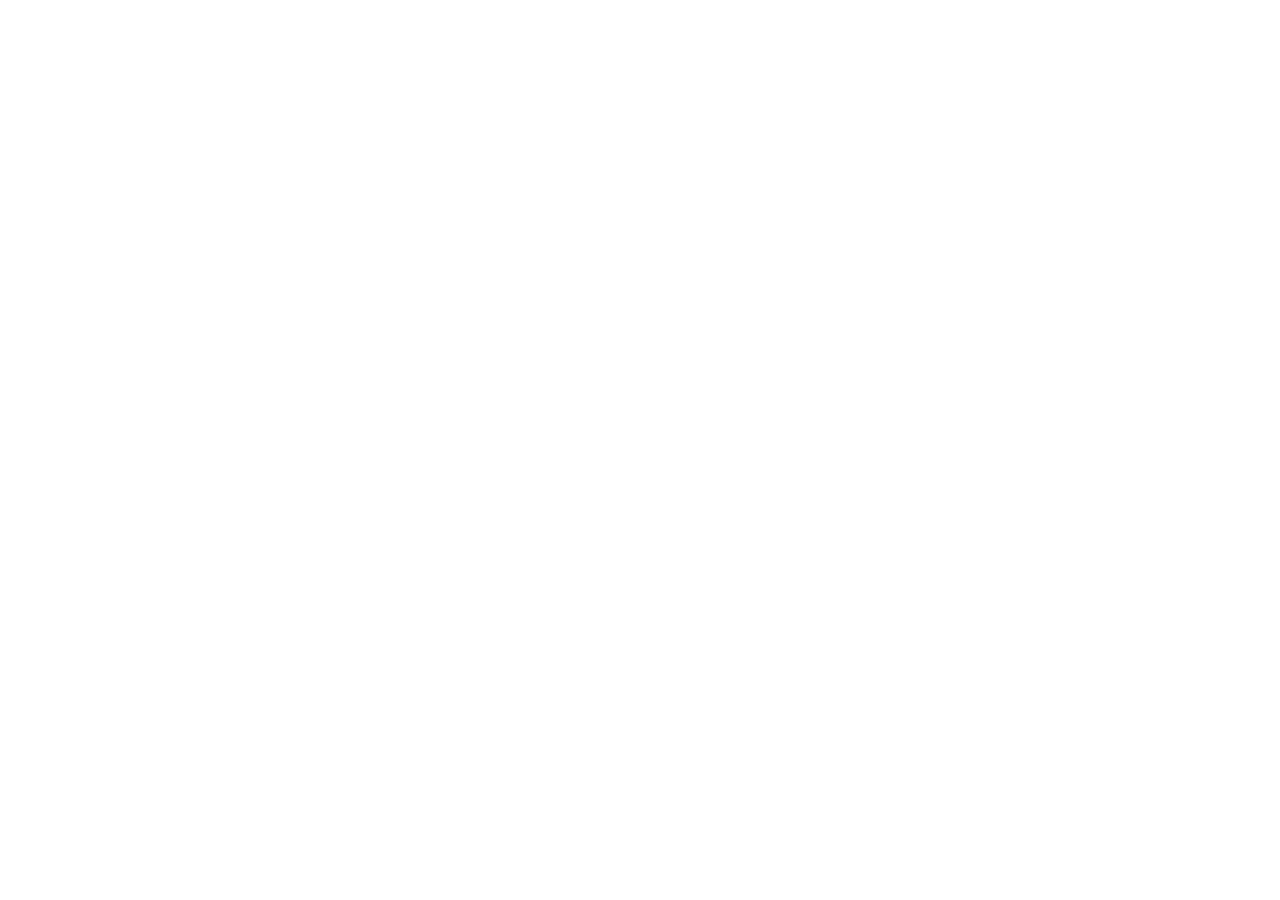
==== commit 449a5b09: "index.html" ====
--- a/index.html
+++ b/index.html
@@ -5,9 +5,8 @@
     <meta name="viewport" content="width=device-width, initial-scale=1.0" />
     <meta
       name="description"
-      content="Blogr - A modern publishing platform for growing audiences and your online presence."
+      content="Blogr - A modern publishing platform for growing audiences."
     />
-    <meta name="theme-color" content="#ff525d" />
     <title>Blogr | A Modern Publishing Platform</title>
     <link rel="preconnect" href="https://fonts.googleapis.com" />
     <link rel="preconnect" href="https://fonts.gstatic.com" crossorigin />
@@ -15,733 +14,427 @@
       href="https://fonts.googleapis.com/css2?family=Overpass:wght@300;600&family=Ubuntu:wght@400;500;700&display=swap"
       rel="stylesheet"
     />
-    <link rel="stylesheet" href="css/style.css" />
-  </head>
-
-  <body>
-    <!-- Skip to main content for accessibility -->
-    <a href="#main-content" class="skip-link">Skip to main content</a>
-
-    <!-- ======================== HEADER / NAV ======================== -->
-    <header class="header" role="banner">
-      <nav class="nav container" aria-label="Main navigation">
-        <!-- Logo -->
-        <a href="/" class="nav__logo" aria-label="Blogr home">
-          <svg
-            xmlns="http://www.w3.org/2000/svg"
-            width="101"
-            height="32"
-            aria-hidden="true"
-          >
-            <g fill="#FFF" fill-rule="evenodd">
-              <path
-                d="M6.856 32c-3.789 0-6.27-2.086-6.27-6.264V6.242C.586 2.086 3.067 0 6.856 0c3.789 0 6.27 2.086 6.27 6.242V10H8.49V5.825C8.49 4.453 7.88 3.81 6.856 3.81c-1.025 0-1.635.643-1.635 2.015v20.35c0 1.372.61 2.015 1.635 2.015 1.025 0 1.635-.643 1.635-2.015V19.53h4.635v4.206C13.126 27.914 10.645 32 6.856 32zM15.96.321h4.635v31.358H15.96zM31.373 32c-3.79 0-6.27-2.086-6.27-6.264V6.242C25.103 2.086 27.583 0 31.373 0c3.789 0 6.27 2.086 6.27 6.242v19.494C37.643 29.914 35.162 32 31.373 32zm-1.636-26.175v20.35c0 1.372.611 2.015 1.636 2.015 1.024 0 1.635-.643 1.635-2.015V5.825c0-1.372-.611-2.015-1.635-2.015-1.025 0-1.636.643-1.636 2.015zM51.522 32c-3.79 0-6.27-2.086-6.27-6.264V.32h4.634v25.855c0 1.372.61 2.015 1.636 2.015 1.024 0 1.635-.643 1.635-2.015V.321h4.635v25.415C57.792 29.914 55.311 32 51.522 32zM68.73 32c-3.79 0-6.27-2.086-6.27-6.264V6.242C62.46 2.086 64.94 0 68.73 0c3.788 0 6.27 2.086 6.27 6.242V13H70.364V5.825c0-1.372-.61-2.015-1.635-2.015-1.025 0-1.636.643-1.636 2.015v20.35c0 1.372.611 2.015 1.636 2.015 1.025 0 1.635-.643 1.635-2.015V19h-1.871v-3.81H75v10.546C75 29.914 72.518 32 68.73 32zM89.382 32L86.735 19.4H84.96V32H80.324V.321h6.27c3.79 0 6.27 2.086 6.27 6.242v6.574c0 2.786-1.025 4.8-2.904 5.871L92.898 32h-3.516zm-4.422-28.19V15.59h1.636c1.025 0 1.635-.643 1.635-2.015V5.825c0-1.372-.61-2.015-1.635-2.015H84.96zM100.676 32H96.04V.321h4.635z"
-              />
-            </g>
-          </svg>
-        </a>
-
-        <!-- Desktop Navigation -->
-        <ul class="nav__links" role="list">
-          <!-- Product Dropdown -->
-          <li class="nav__item nav__item--dropdown">
-            <button
-              class="nav__dropdown-btn"
-              aria-expanded="false"
-              aria-haspopup="true"
-              aria-controls="dropdown-product"
-            >
-              Product
-              <svg
-                class="nav__chevron"
-                xmlns="http://www.w3.org/2000/svg"
-                width="10"
-                height="7"
-                aria-hidden="true"
-              >
-                <path
-                  d="M1 1l4 4 4-4"
-                  stroke="#FFF"
-                  stroke-width="2"
-                  fill="none"
-                  fill-rule="evenodd"
-                  stroke-linecap="round"
-                  stroke-linejoin="round"
-                />
-              </svg>
-            </button>
-            <ul
-              class="nav__dropdown"
-              id="dropdown-product"
-              role="menu"
-              aria-label="Product menu"
-            >
-              <li role="none">
-                <a href="#" role="menuitem">Overview</a>
-              </li>
-              <li role="none">
-                <a href="#" role="menuitem">Pricing</a>
-              </li>
-              <li role="none">
-                <a href="#" role="menuitem">Marketplace</a>
-              </li>
-              <li role="none">
-                <a href="#" role="menuitem">Features</a>
-              </li>
-              <li role="none">
-                <a href="#" role="menuitem">Integrations</a>
-              </li>
-            </ul>
-          </li>
-
-          <!-- Company Dropdown -->
-          <li class="nav__item nav__item--dropdown">
-            <button
-              class="nav__dropdown-btn"
-              aria-expanded="false"
-              aria-haspopup="true"
-              aria-controls="dropdown-company"
-            >
-              Company
-              <svg
-                class="nav__chevron"
-                xmlns="http://www.w3.org/2000/svg"
-                width="10"
-                height="7"
-                aria-hidden="true"
-              >
-                <path
-                  d="M1 1l4 4 4-4"
-                  stroke="#FFF"
-                  stroke-width="2"
-                  fill="none"
-                  fill-rule="evenodd"
-                  stroke-linecap="round"
-                  stroke-linejoin="round"
-                />
-              </svg>
-            </button>
-            <ul
-              class="nav__dropdown"
-              id="dropdown-company"
-              role="menu"
-              aria-label="Company menu"
-            >
-              <li role="none">
-                <a href="#" role="menuitem">About</a>
-              </li>
-              <li role="none">
-                <a href="#" role="menuitem">Team</a>
-              </li>
-              <li role="none">
-                <a href="#" role="menuitem">Blog</a>
-              </li>
-              <li role="none">
-                <a href="#" role="menuitem">Careers</a>
-              </li>
-            </ul>
-          </li>
-
-          <!-- Connect Dropdown -->
-          <li class="nav__item nav__item--dropdown">
-            <button
-              class="nav__dropdown-btn"
-              aria-expanded="false"
-              aria-haspopup="true"
-              aria-controls="dropdown-connect"
-            >
-              Connect
-              <svg
-                class="nav__chevron"
-                xmlns="http://www.w3.org/2000/svg"
-                width="10"
-                height="7"
-                aria-hidden="true"
-              >
-                <path
-                  d="M1 1l4 4 4-4"
-                  stroke="#FFF"
-                  stroke-width="2"
-                  fill="none"
-                  fill-rule="evenodd"
-                  stroke-linecap="round"
-                  stroke-linejoin="round"
-                />
-              </svg>
-            </button>
-            <ul
-              class="nav__dropdown"
-              id="dropdown-connect"
-              role="menu"
-              aria-label="Connect menu"
-            >
-              <li role="none">
-                <a href="#" role="menuitem">Contact</a>
-              </li>
-              <li role="none">
-                <a href="#" role="menuitem">Newsletter</a>
-              </li>
-              <li role="none">
-                <a href="#" role="menuitem">LinkedIn</a>
-              </li>
-            </ul>
-          </li>
-        </ul>
-
-        <!-- Auth Buttons -->
-        <div class="nav__auth">
-          <a href="#" class="btn btn--ghost">Login</a>
-          <a href="#" class="btn btn--primary">Sign Up</a>
-        </div>
-
-        <!-- Mobile Menu Toggle -->
-        <button
-          class="nav__hamburger"
-          aria-label="Toggle mobile menu"
-          aria-expanded="false"
-          aria-controls="mobile-menu"
-        >
-          <span class="hamburger__bar"></span>
-          <span class="hamburger__bar"></span>
-          <span class="hamburger__bar"></span>
-        </button>
-      </nav>
-
-      <!-- Mobile Menu -->
-      <div
-        class="mobile-menu"
-        id="mobile-menu"
-        role="dialog"
-        aria-label="Mobile navigation"
-        aria-hidden="true"
-      >
-        <ul class="mobile-menu__links" role="list">
-          <!-- Product Mobile Dropdown -->
-          <li class="mobile-menu__item">
-            <button
-              class="mobile-menu__dropdown-btn"
-              aria-expanded="false"
-              aria-controls="mobile-dropdown-product"
-            >
-              Product
-              <svg
-                class="mobile-chevron"
-                xmlns="http://www.w3.org/2000/svg"
-                width="10"
-                height="7"
-                aria-hidden="true"
-              >
-                <path
-                  d="M1 1l4 4 4-4"
-                  stroke="#FF525D"
-                  stroke-width="2"
-                  fill="none"
-                  fill-rule="evenodd"
-                  stroke-linecap="round"
-                  stroke-linejoin="round"
-                />
-              </svg>
-            </button>
-            <ul
-              class="mobile-menu__dropdown"
-              id="mobile-dropdown-product"
-              aria-hidden="true"
-            >
-              <li><a href="#">Overview</a></li>
-              <li><a href="#">Pricing</a></li>
-              <li><a href="#">Marketplace</a></li>
-              <li><a href="#">Features</a></li>
-              <li><a href="#">Integrations</a></li>
-            </ul>
-          </li>
-
-          <!-- Company Mobile Dropdown -->
-          <li class="mobile-menu__item">
-            <button
-              class="mobile-menu__dropdown-btn"
-              aria-expanded="false"
-              aria-controls="mobile-dropdown-company"
-            >
-              Company
-              <svg
-                class="mobile-chevron"
-                xmlns="http://www.w3.org/2000/svg"
-                width="10"
-                height="7"
-                aria-hidden="true"
-              >
-                <path
-                  d="M1 1l4 4 4-4"
-                  stroke="#FF525D"
-                  stroke-width="2"
-                  fill="none"
-                  fill-rule="evenodd"
-                  stroke-linecap="round"
-                  stroke-linejoin="round"
-                />
-              </svg>
-            </button>
-            <ul
-              class="mobile-menu__dropdown"
-              id="mobile-dropdown-company"
-              aria-hidden="true"
-            >
-              <li><a href="#">About</a></li>
-              <li><a href="#">Team</a></li>
-              <li><a href="#">Blog</a></li>
-              <li><a href="#">Careers</a></li>
-            </ul>
-          </li>
-
-          <!-- Connect Mobile Dropdown -->
-          <li class="mobile-menu__item">
-            <button
-              class="mobile-menu__dropdown-btn"
-              aria-expanded="false"
-              aria-controls="mobile-dropdown-connect"
-            >
-              Connect
-              <svg
-                class="mobile-chevron"
-                xmlns="http://www.w3.org/2000/svg"
-                width="10"
-                height="7"
-                aria-hidden="true"
-              >
-                <path
-                  d="M1 1l4 4 4-4"
-                  stroke="#FF525D"
-                  stroke-width="2"
-                  fill="none"
-                  fill-rule="evenodd"
-                  stroke-linecap="round"
-                  stroke-linejoin="round"
-                />
-              </svg>
-            </button>
-            <ul
-              class="mobile-menu__dropdown"
-              id="mobile-dropdown-connect"
-              aria-hidden="true"
-            >
-              <li><a href="#">Contact</a></li>
-              <li><a href="#">Newsletter</a></li>
-              <li><a href="#">LinkedIn</a></li>
-            </ul>
-          </li>
-        </ul>
-
-        <hr class="mobile-menu__divider" />
-
-        <div class="mobile-menu__auth">
-          <a href="#" class="btn btn--ghost-dark">Login</a>
-          <a href="#" class="btn btn--primary">Sign Up</a>
-        </div>
-      </div>
-
-      <!-- Hero Content -->
-      <div class="hero">
-        <div class="hero__content" id="main-content">
-          <h1 class="hero__title">A modern publishing platform</h1>
-          <p class="hero__subtitle">
-            Grow your audience and build your online brand whatever your topic,
-            writing style, or target audience.
-          </p>
-          <div class="hero__actions">
-            <a href="#" class="btn btn--primary btn--lg">Start for Free</a>
-            <a href="#" class="btn btn--outline btn--lg">Learn More</a>
-          </div>
-        </div>
-      </div>
-    </header>
-
-    <!-- ======================== MAIN CONTENT ======================== -->
-    <main>
-      <!-- ======= SECTION: DESIGNED FOR THE FUTURE ======= -->
-      <section class="section section--future" aria-labelledby="future-heading">
-        <div class="container">
-          <h2 class="section__title" id="future-heading">
-            Designed for the future
-          </h2>
-
-          <div class="future__grid">
-            <!-- Text Content -->
-            <div class="future__text">
-              <article class="feature-card">
-                <h3 class="feature-card__title">
-                  Introducing an extensible editor
-                </h3>
-                <p class="feature-card__text">
-                  Blogr features an exceedingly intuitive interface which lets
-                  you focus on one thing: creating content. The editor supports
-                  management of multiple blogs and allows easy manipulation of
-                  embeds such as images, videos, and Markdown. Extensibility
-                  with plugins and themes provide easy ways to add functionality
-                  or change the looks of a blog.
-                </p>
-              </article>
-
-              <article class="feature-card">
-                <h3 class="feature-card__title">
-                  Robust content management
-                </h3>
-                <p class="feature-card__text">
-                  Flexible content management enables users to easily move
-                  through posts. Increase the usability of your blog by adding
-                  customized categories, sections, format, or flow. With this
-                  functionality, you're in full control.
-                </p>
-              </article>
-            </div>
-
-            <!-- Illustration -->
-            <div class="future__illustration" aria-hidden="true">
-              <div class="illustration illustration--editor">
-                <svg
-                  xmlns="http://www.w3.org/2000/svg"
-                  viewBox="0 0 470 478"
-                  class="illustration__svg"
-                  aria-hidden="true"
-                >
-                  <!-- Phones illustration -->
-                  <g fill="none" fill-rule="evenodd">
-                    <!-- Decorative circle -->
-                    <circle
-                      cx="240"
-                      cy="240"
-                      r="220"
-                      fill="url(#grad1)"
-                      opacity="0.08"
-                    />
-                    <!-- Phone frame 1 -->
-                    <rect
-                      x="60"
-                      y="80"
-                      width="160"
-                      height="290"
-                      rx="18"
-                      fill="#1E3A5F"
-                    />
-                    <rect
-                      x="70"
-                      y="100"
-                      width="140"
-                      height="250"
-                      rx="6"
-                      fill="#F8F8F8"
-                    />
-                    <!-- Screen content lines -->
-                    <rect x="82" y="116" width="80" height="8" rx="4" fill="#FF525D" opacity="0.8"/>
-                    <rect x="82" y="132" width="116" height="5" rx="2.5" fill="#C8D0D8"/>
-                    <rect x="82" y="143" width="100" height="5" rx="2.5" fill="#C8D0D8"/>
-                    <rect x="82" y="154" width="110" height="5" rx="2.5" fill="#C8D0D8"/>
-                    <rect x="82" y="172" width="116" height="60" rx="6" fill="#E8EDF2"/>
-                    <rect x="82" y="240" width="60" height="5" rx="2.5" fill="#C8D0D8"/>
-                    <rect x="82" y="253" width="100" height="5" rx="2.5" fill="#C8D0D8"/>
-                    <rect x="82" y="264" width="90" height="5" rx="2.5" fill="#C8D0D8"/>
-                    <rect x="82" y="282" width="50" height="14" rx="7" fill="#FF525D" opacity="0.7"/>
-                    <!-- Phone 1 notch -->
-                    <rect x="110" y="88" width="60" height="8" rx="4" fill="#152A40"/>
-                    <!-- Phone frame 2 -->
-                    <rect
-                      x="250"
-                      y="108"
-                      width="160"
-                      height="290"
-                      rx="18"
-                      fill="#1E3A5F"
-                    />
-                    <rect
-                      x="260"
-                      y="128"
-                      width="140"
-                      height="250"
-                      rx="6"
-                      fill="#F8F8F8"
-                    />
-                    <!-- Screen 2 content -->
-                    <rect x="272" y="144" width="80" height="8" rx="4" fill="#FF525D" opacity="0.8"/>
-                    <rect x="272" y="160" width="116" height="5" rx="2.5" fill="#C8D0D8"/>
-                    <rect x="272" y="171" width="100" height="5" rx="2.5" fill="#C8D0D8"/>
-                    <rect x="272" y="182" width="110" height="5" rx="2.5" fill="#C8D0D8"/>
-                    <rect x="272" y="200" width="116" height="60" rx="6" fill="#E8EDF2"/>
-                    <rect x="272" y="270" width="60" height="5" rx="2.5" fill="#C8D0D8"/>
-                    <rect x="272" y="283" width="100" height="5" rx="2.5" fill="#C8D0D8"/>
-                    <rect x="272" y="294" width="90" height="5" rx="2.5" fill="#C8D0D8"/>
-                    <rect x="272" y="312" width="50" height="14" rx="7" fill="#FF525D" opacity="0.7"/>
-                    <!-- Phone 2 notch -->
-                    <rect x="300" y="116" width="60" height="8" rx="4" fill="#152A40"/>
-                    <!-- Decorative dots -->
-                    <circle cx="420" cy="160" r="4" fill="#FF525D" opacity="0.4"/>
-                    <circle cx="435" cy="180" r="3" fill="#FF7A85" opacity="0.3"/>
-                    <circle cx="50" cy="340" r="5" fill="#FF525D" opacity="0.3"/>
-                    <circle cx="35" cy="320" r="3" fill="#FF7A85" opacity="0.2"/>
-                  </g>
-                  <defs>
-                    <linearGradient id="grad1" x1="0%" y1="0%" x2="100%" y2="100%">
-                      <stop offset="0%" style="stop-color:#FF525D;stop-opacity:1" />
-                      <stop offset="100%" style="stop-color:#FF7A85;stop-opacity:0" />
-                    </linearGradient>
-                  </defs>
-                </svg>
-              </div>
-            </div>
-          </div>
-        </div>
-      </section>
-
-      <!-- ======= SECTION: STATE OF THE ART (DARK BG) ======= -->
-      <section
-        class="section section--infrastructure"
-        aria-labelledby="infra-heading"
-      >
-        <div class="infrastructure__illustration" aria-hidden="true">
-          <svg
-            xmlns="http://www.w3.org/2000/svg"
-            viewBox="0 0 730 582"
-            class="infrastructure__svg"
-            aria-hidden="true"
-          >
-            <g fill="none" fill-rule="evenodd">
-              <!-- Large glowing orb -->
-              <circle cx="365" cy="291" r="265" fill="url(#orbGrad)" opacity="0.15"/>
-              <circle cx="365" cy="291" r="200" fill="url(#orbGrad2)" opacity="0.12"/>
-              <circle cx="365" cy="291" r="140" fill="#1D3557" opacity="0.5"/>
-              <!-- Server rack illustration -->
-              <rect x="270" y="160" width="190" height="260" rx="10" fill="#1A2F4A"/>
-              <rect x="280" y="175" width="170" height="30" rx="4" fill="#243B55"/>
-              <rect x="285" y="181" width="12" height="18" rx="2" fill="#FF525D" opacity="0.8"/>
-              <rect x="303" y="184" width="80" height="5" rx="2.5" fill="#3D5A7A"/>
-              <rect x="303" y="193" width="50" height="5" rx="2.5" fill="#3D5A7A"/>
-              <circle cx="430" cy="190" r="6" fill="#4CAF50" opacity="0.8"/>
-              <rect x="280" y="213" width="170" height="30" rx="4" fill="#243B55"/>
-              <rect x="285" y="219" width="12" height="18" rx="2" fill="#FF525D" opacity="0.6"/>
-              <rect x="303" y="222" width="80" height="5" rx="2.5" fill="#3D5A7A"/>
-              <rect x="303" y="231" width="50" height="5" rx="2.5" fill="#3D5A7A"/>
-              <circle cx="430" cy="228" r="6" fill="#4CAF50" opacity="0.8"/>
-              <rect x="280" y="251" width="170" height="30" rx="4" fill="#243B55"/>
-              <rect x="285" y="257" width="12" height="18" rx="2" fill="#FF525D" opacity="0.9"/>
-              <rect x="303" y="260" width="80" height="5" rx="2.5" fill="#3D5A7A"/>
-              <rect x="303" y="269" width="50" height="5" rx="2.5" fill="#3D5A7A"/>
-              <circle cx="430" cy="266" r="6" fill="#FF9800" opacity="0.8"/>
-              <rect x="280" y="289" width="170" height="30" rx="4" fill="#243B55"/>
-              <rect x="285" y="295" width="12" height="18" rx="2" fill="#FF525D" opacity="0.7"/>
-              <rect x="303" y="298" width="80" height="5" rx="2.5" fill="#3D5A7A"/>
-              <rect x="303" y="307" width="50" height="5" rx="2.5" fill="#3D5A7A"/>
-              <circle cx="430" cy="304" r="6" fill="#4CAF50" opacity="0.8"/>
-              <rect x="280" y="327" width="170" height="30" rx="4" fill="#243B55"/>
-              <rect x="285" y="333" width="12" height="18" rx="2" fill="#FF525D" opacity="0.5"/>
-              <rect x="303" y="336" width="80" height="5" rx="2.5" fill="#3D5A7A"/>
-              <rect x="303" y="345" width="50" height="5" rx="2.5" fill="#3D5A7A"/>
-              <circle cx="430" cy="342" r="6" fill="#4CAF50" opacity="0.8"/>
-              <rect x="280" y="365" width="170" height="30" rx="4" fill="#243B55"/>
-              <rect x="285" y="371" width="12" height="18" rx="2" fill="#FF525D" opacity="0.8"/>
-              <rect x="303" y="374" width="80" height="5" rx="2.5" fill="#3D5A7A"/>
-              <rect x="303" y="383" width="50" height="5" rx="2.5" fill="#3D5A7A"/>
-              <circle cx="430" cy="380" r="6" fill="#4CAF50" opacity="0.8"/>
-              <!-- Connection lines -->
-              <line x1="100" y1="291" x2="270" y2="291" stroke="#FF525D" stroke-width="1.5" stroke-dasharray="6 4" opacity="0.4"/>
-              <line x1="460" y1="291" x2="630" y2="291" stroke="#FF525D" stroke-width="1.5" stroke-dasharray="6 4" opacity="0.4"/>
-              <!-- Nodes -->
-              <circle cx="90" cy="291" r="14" fill="#1A2F4A" stroke="#FF525D" stroke-width="2"/>
-              <circle cx="90" cy="291" r="6" fill="#FF525D" opacity="0.7"/>
-              <circle cx="640" cy="291" r="14" fill="#1A2F4A" stroke="#FF525D" stroke-width="2"/>
-              <circle cx="640" cy="291" r="6" fill="#FF525D" opacity="0.7"/>
-              <circle cx="365" cy="80" r="14" fill="#1A2F4A" stroke="#FF525D" stroke-width="2"/>
-              <circle cx="365" cy="80" r="6" fill="#FF525D" opacity="0.7"/>
-              <line x1="365" y1="94" x2="365" y2="160" stroke="#FF525D" stroke-width="1.5" stroke-dasharray="6 4" opacity="0.4"/>
-              <circle cx="365" cy="502" r="14" fill="#1A2F4A" stroke="#FF525D" stroke-width="2"/>
-              <circle cx="365" cy="502" r="6" fill="#FF525D" opacity="0.7"/>
-              <line x1="365" y1="420" x2="365" y2="488" stroke="#FF525D" stroke-width="1.5" stroke-dasharray="6 4" opacity="0.4"/>
-            </g>
-            <defs>
-              <radialGradient id="orbGrad" cx="50%" cy="50%" r="50%">
-                <stop offset="0%" style="stop-color:#FF525D;stop-opacity:1" />
-                <stop offset="100%" style="stop-color:#FF525D;stop-opacity:0" />
-              </radialGradient>
-              <radialGradient id="orbGrad2" cx="50%" cy="50%" r="50%">
-                <stop offset="0%" style="stop-color:#2C4A6E;stop-opacity:1" />
-                <stop offset="100%" style="stop-color:#2C4A6E;stop-opacity:0" />
-              </radialGradient>
-            </defs>
-          </svg>
-        </div>
-
-        <div class="infrastructure__content container">
-          <h2 class="section__title section__title--light" id="infra-heading">
-            State of the Art Infrastructure
-          </h2>
-          <p class="infrastructure__text">
-            With reliability and speed in mind, worldwide data centers provide
-            the backbone for ultra-fast connectivity. This ensures your site
-            will load instantly, no matter where your readers are, keeping
-            your site competitive.
-          </p>
-        </div>
-      </section>
-
-      <!-- ======= SECTION: FREE, OPEN, SIMPLE ======= -->
-      <section
-        class="section section--features"
-        aria-labelledby="features-heading"
-      >
-        <div class="container">
-          <div class="features__grid">
-            <!-- Illustration -->
-            <div class="features__illustration" aria-hidden="true">
-              <svg
-                xmlns="http://www.w3.org/2000/svg"
-                viewBox="0 0 445 545"
-                class="illustration__svg"
-                aria-hidden="true"
-              >
-                <g fill="none" fill-rule="evenodd">
-                  <!-- Laptop body -->
-                  <rect x="40" y="120" width="365" height="240" rx="12" fill="#1E3A5F"/>
-                  <rect x="52" y="132" width="341" height="216" rx="6" fill="#F0F4F8"/>
-                  <!-- Screen content -->
-                  <rect x="66" y="146" width="100" height="8" rx="4" fill="#FF525D" opacity="0.8"/>
-                  <rect x="66" y="162" width="200" height="5" rx="2.5" fill="#C8D0D8"/>
-                  <rect x="66" y="173" width="180" height="5" rx="2.5" fill="#C8D0D8"/>
-                  <rect x="66" y="184" width="190" height="5" rx="2.5" fill="#C8D0D8"/>
-                  <!-- Code blocks on screen -->
-                  <rect x="66" y="202" width="313" height="120" rx="6" fill="#243B55"/>
-                  <rect x="78" y="214" width="40" height="6" rx="3" fill="#FF525D" opacity="0.7"/>
-                  <rect x="124" y="214" width="80" height="6" rx="3" fill="#4CAF50" opacity="0.7"/>
-                  <rect x="78" y="226" width="60" height="6" rx="3" fill="#FF9800" opacity="0.7"/>
-                  <rect x="144" y="226" width="100" height="6" rx="3" fill="#64B5F6" opacity="0.7"/>
-                  <rect x="78" y="238" width="50" height="6" rx="3" fill="#FF525D" opacity="0.5"/>
-                  <rect x="134" y="238" width="120" height="6" rx="3" fill="#64B5F6" opacity="0.7"/>
-                  <rect x="78" y="250" width="40" height="6" rx="3" fill="#4CAF50" opacity="0.7"/>
-                  <rect x="78" y="262" width="80" height="6" rx="3" fill="#FF9800" opacity="0.5"/>
-                  <rect x="164" y="262" width="60" height="6" rx="3" fill="#64B5F6" opacity="0.7"/>
-                  <rect x="78" y="274" width="70" height="6" rx="3" fill="#FF525D" opacity="0.7"/>
-                  <rect x="154" y="274" width="90" height="6" rx="3" fill="#4CAF50" opacity="0.5"/>
-                  <rect x="78" y="286" width="50" height="6" rx="3" fill="#FF9800" opacity="0.7"/>
-                  <rect x="134" y="286" width="110" height="6" rx="3" fill="#64B5F6" opacity="0.5"/>
-                  <rect x="78" y="298" width="40" height="6" rx="3" fill="#FF525D" opacity="0.6"/>
-                  <rect x="66" y="334" width="80" height="8" rx="4" fill="#C8D0D8"/>
-                  <!-- Laptop base -->
-                  <rect x="10" y="360" width="425" height="18" rx="4" fill="#152A40"/>
-                  <rect x="170" y="360" width="105" height="10" rx="2" fill="#0D1F30"/>
-                  <!-- Decorative elements -->
-                  <circle cx="390" cy="80" r="40" fill="#FF525D" opacity="0.06"/>
-                  <circle cx="390" cy="80" r="25" fill="#FF525D" opacity="0.08"/>
-                  <!-- Floating icons -->
-                  <circle cx="50" cy="460" r="30" fill="#FF525D" opacity="0.07"/>
-                  <rect x="33" y="445" width="34" height="30" rx="4" fill="none" stroke="#FF525D" stroke-width="2" opacity="0.4"/>
-                  <circle cx="50" cy="460" r="6" fill="#FF525D" opacity="0.4"/>
-                </g>
-              </svg>
-            </div>
-
-            <!-- Text Content -->
-            <div class="features__text">
-              <article class="feature-card">
-                <h3 class="feature-card__title">Free, open, simple</h3>
-                <p class="feature-card__text">
-                  Blogr is a free and open source application backed by a large
-                  community of helpful developers. It supports features such as
-                  code syntax highlighting, RSS feeds, social media integration,
-                  third-party commenting tools, and works seamlessly with Google
-                  Analytics. The architecture is clean and is relatively easy to
-                  learn.
-                </p>
-              </article>
-
-              <article class="feature-card">
-                <h3 class="feature-card__title">Powerful tooling</h3>
-                <p class="feature-card__text">
-                  Batteries included. We built a simple and straightforward CLI
-                  tool that makes customization and deployment a breeze, but
-                  capable of producing even the most complicated sites.
-                </p>
-              </article>
-            </div>
-          </div>
-        </div>
-      </section>
-    </main>
-
-    <!-- ======================== FOOTER ======================== -->
-    <footer class="footer" role="contentinfo">
-      <div class="container footer__grid">
-        <!-- Footer Logo -->
-        <div class="footer__brand">
-          <a href="/" class="footer__logo" aria-label="Blogr home">
-            <svg
-              xmlns="http://www.w3.org/2000/svg"
-              width="101"
-              height="32"
-              aria-hidden="true"
-            >
-              <g fill="#FFF" fill-rule="evenodd">
-                <path
-                  d="M6.856 32c-3.789 0-6.27-2.086-6.27-6.264V6.242C.586 2.086 3.067 0 6.856 0c3.789 0 6.27 2.086 6.27 6.242V10H8.49V5.825C8.49 4.453 7.88 3.81 6.856 3.81c-1.025 0-1.635.643-1.635 2.015v20.35c0 1.372.61 2.015 1.635 2.015 1.025 0 1.635-.643 1.635-2.015V19.53h4.635v4.206C13.126 27.914 10.645 32 6.856 32zM15.96.321h4.635v31.358H15.96zM31.373 32c-3.79 0-6.27-2.086-6.27-6.264V6.242C25.103 2.086 27.583 0 31.373 0c3.789 0 6.27 2.086 6.27 6.242v19.494C37.643 29.914 35.162 32 31.373 32zm-1.636-26.175v20.35c0 1.372.611 2.015 1.636 2.015 1.024 0 1.635-.643 1.635-2.015V5.825c0-1.372-.611-2.015-1.635-2.015-1.025 0-1.636.643-1.636 2.015zM51.522 32c-3.79 0-6.27-2.086-6.27-6.264V.32h4.634v25.855c0 1.372.61 2.015 1.636 2.015 1.024 0 1.635-.643 1.635-2.015V.321h4.635v25.415C57.792 29.914 55.311 32 51.522 32zM68.73 32c-3.79 0-6.27-2.086-6.27-6.264V6.242C62.46 2.086 64.94 0 68.73 0c3.788 0 6.27 2.086 6.27 6.242V13H70.364V5.825c0-1.372-.61-2.015-1.635-2.015-1.025 0-1.636.643-1.636 2.015v20.35c0 1.372.611 2.015 1.636 2.015 1.025 0 1.635-.643 1.635-2.015V19h-1.871v-3.81H75v10.546C75 29.914 72.518 32 68.73 32zM89.382 32L86.735 19.4H84.96V32H80.324V.321h6.27c3.79 0 6.27 2.086 6.27 6.242v6.574c0 2.786-1.025 4.8-2.904 5.871L92.898 32h-3.516zm-4.422-28.19V15.59h1.636c1.025 0 1.635-.643 1.635-2.015V5.825c0-1.372-.61-2.015-1.635-2.015H84.96zM100.676 32H96.04V.321h4.635z"
-                />
-              </g>
-            </svg>
-          </a>
-        </div>
-
-        <!-- Footer Links: Product -->
-        <nav class="footer__nav" aria-label="Product links">
-          <h4 class="footer__heading">Product</h4>
-          <ul class="footer__list" role="list">
-            <li><a href="#" class="footer__link">Overview</a></li>
-            <li><a href="#" class="footer__link">Pricing</a></li>
-            <li><a href="#" class="footer__link">Marketplace</a></li>
-            <li><a href="#" class="footer__link">Features</a></li>
-            <li><a href="#" class="footer__link">Integrations</a></li>
-          </ul>
-        </nav>
-
-        <!-- Footer Links: Company -->
-        <nav class="footer__nav" aria-label="Company links">
-          <h4 class="footer__heading">Company</h4>
-          <ul class="footer__list" role="list">
-            <li><a href="#" class="footer__link">About</a></li>
-            <li><a href="#" class="footer__link">Team</a></li>
-            <li><a href="#" class="footer__link">Blog</a></li>
-            <li><a href="#" class="footer__link">Careers</a></li>
-          </ul>
-        </nav>
-
-        <!-- Footer Links: Connect -->
-        <nav class="footer__nav" aria-label="Connect links">
-          <h4 class="footer__heading">Connect</h4>
-          <ul class="footer__list" role="list">
-            <li><a href="#" class="footer__link">Contact</a></li>
-            <li><a href="#" class="footer__link">Newsletter</a></li>
-            <li><a href="#" class="footer__link">LinkedIn</a></li>
-          </ul>
-        </nav>
-      </div>
-    </footer>
-
-    <!-- Scroll to Top Button -->
-    <button
-      class="scroll-top"
-      id="scrollTop"
-      aria-label="Scroll to top"
-      title="Back to top"
-    >
-      <svg
-        xmlns="http://www.w3.org/2000/svg"
-        width="18"
-        height="18"
-        viewBox="0 0 24 24"
-        fill="none"
-        stroke="currentColor"
-        stroke-width="2.5"
-        stroke-linecap="round"
-        stroke-linejoin="round"
-        aria-hidden="true"
-      >
-        <polyline points="18 15 12 9 6 15"></polyline>
-      </svg>
-    </button>
-
-    <script src="js/main.js"></script>
-  </body>
-</html>+    <style>
+      :root {
+        --clr-red-light: hsl(356, 100%, 66%);
+        --clr-red-dark: hsl(355, 100%, 74%);
+        --clr-red-hover: hsl(356, 100%, 58%);
+        --clr-hero-start: hsl(13, 100%, 72%);
+        --clr-hero-end: hsl(353, 100%, 62%);
+        --clr-heading: hsl(208, 49%, 24%);
+        --clr-body: hsl(207, 13%, 34%);
+        --clr-footer-bg: hsl(240, 10%, 16%);
+        --clr-footer-text: hsl(240, 2%, 79%);
+        --grad-hero: linear-gradient(135deg, var(--clr-hero-start), var(--clr-hero-end));
+        --grad-infra: linear-gradient(135deg, hsl(237, 17%, 21%), hsl(237, 23%, 32%));
+        --font-body: "Overpass", sans-serif;
+        --font-ui: "Ubuntu", sans-serif;
+        --radius-pill: 9999px;
+        --radius-lg: 1rem;
+        --radius-md: 0.5rem;
+        --shadow-md: 0 4px 20px rgba(0, 0, 0, 0.15);
+        --shadow-lg: 0 8px 40px rgba(0, 0, 0, 0.22);
+        --shadow-drop: 0 16px 40px rgba(0, 0, 0, 0.22);
+        --transition: 250ms ease;
+        --container: 1160px;
+      }
+
+      *, *::before, *::after { box-sizing: border-box; margin: 0; padding: 0; }
+      html { scroll-behavior: smooth; font-size: 16px; }
+
+      body {
+        font-family: var(--font-body);
+        font-weight: 300;
+        color: var(--clr-body);
+        line-height: 1.7;
+        background: #fff;
+        overflow-x: hidden;
+      }
+
+      img, svg { display: block; max-width: 100%; }
+      ul { list-style: none; }
+      a { text-decoration: none; color: inherit; }
+      button { cursor: pointer; border: none; background: none; font-family: inherit; }
+
+      /* SKIP LINK */
+      .skip-link {
+        position: absolute;
+        top: -100%;
+        left: 1rem;
+        padding: 0.75rem 1.25rem;
+        background: var(--clr-heading);
+        color: #fff;
+        font-family: var(--font-ui);
+        font-weight: 700;
+        border-radius: var(--radius-md);
+        z-index: 9999;
+        transition: top 150ms ease;
+      }
+      .skip-link:focus { top: 1rem; }
+
+      :focus-visible {
+        outline: 3px solid var(--clr-red-light);
+        outline-offset: 3px;
+        border-radius: 3px;
+      }
+
+      /* CONTAINER */
+      .container {
+        max-width: var(--container);
+        margin-inline: auto;
+        padding-inline: clamp(1.25rem, 5vw, 2rem);
+      }
+
+      /* BUTTONS */
+      .btn {
+        display: inline-flex;
+        align-items: center;
+        justify-content: center;
+        padding: 0.75rem 1.75rem;
+        border-radius: var(--radius-pill);
+        font-family: var(--font-ui);
+        font-weight: 700;
+        font-size: 0.875rem;
+        line-height: 1;
+        white-space: nowrap;
+        cursor: pointer;
+        transition: background var(--transition), color var(--transition),
+          transform 150ms ease, box-shadow var(--transition), border-color var(--transition);
+        border: 2px solid transparent;
+      }
+
+      .btn:hover { transform: translateY(-2px); }
+      .btn:active { transform: translateY(0); }
+
+      .btn--ghost {
+        color: #fff;
+        border-color: rgba(255, 255, 255, 0.6);
+        background: transparent;
+      }
+      .btn--ghost:hover {
+        background: rgba(255, 255, 255, 0.18);
+        border-color: #fff;
+      }
+
+      .btn--ghost-dark {
+        color: var(--clr-heading);
+        background: transparent;
+        font-size: 1rem;
+        font-weight: 600;
+        padding: 0.75rem 1.5rem;
+        border-color: transparent;
+      }
+      .btn--ghost-dark:hover { opacity: 0.65; }
+
+      .btn--primary {
+        background: #fff;
+        color: var(--clr-red-light);
+        border-color: transparent;
+      }
+      .btn--primary:hover {
+        background: var(--clr-red-dark);
+        color: #fff;
+        box-shadow: var(--shadow-md);
+      }
+
+      .btn--outline {
+        color: #fff;
+        border-color: rgba(255, 255, 255, 0.85);
+        background: transparent;
+      }
+      .btn--outline:hover {
+        background: #fff;
+        color: var(--clr-red-light);
+        border-color: #fff;
+      }
+
+      .btn--lg { padding: 0.9rem 2rem; font-size: 1rem; }
+
+      /* HEADER */
+      .header {
+        background: var(--grad-hero);
+        border-radius: 0 0 0 100px;
+        position: relative;
+        overflow: hidden;
+        padding-bottom: 5rem;
+      }
+
+      .header::before {
+        content: "";
+        position: absolute;
+        top: -40%;
+        right: -15%;
+        width: 75%;
+        height: 170%;
+        background: radial-gradient(ellipse at center, rgba(255, 255, 255, 0.1) 0%, transparent 68%);
+        border-radius: 50%;
+        pointer-events: none;
+      }
+
+      /* NAV */
+      .nav {
+        display: flex;
+        align-items: center;
+        gap: 2rem;
+        height: 5rem;
+        position: relative;
+        z-index: 100;
+      }
+
+      .nav__logo {
+        flex-shrink: 0;
+        margin-right: 1.5rem;
+        transition: opacity 150ms ease;
+      }
+      .nav__logo:hover { opacity: 0.82; }
+
+      .nav__links {
+        display: flex;
+        align-items: center;
+        gap: 0.25rem;
+        flex: 1;
+      }
+
+      .nav__item { position: relative; }
+
+      .nav__dropdown-btn {
+        display: flex;
+        align-items: center;
+        gap: 0.45rem;
+        color: rgba(255, 255, 255, 0.9);
+        font-family: var(--font-ui);
+        font-weight: 500;
+        font-size: 0.875rem;
+        padding: 0.55rem 0.85rem;
+        border-radius: 4px;
+        transition: color 150ms ease, background 150ms ease;
+      }
+      .nav__dropdown-btn:hover {
+        color: #fff;
+        background: rgba(255, 255, 255, 0.12);
+      }
+
+      .nav__chevron { transition: transform var(--transition); flex-shrink: 0; }
+      .nav__item--dropdown.is-open .nav__chevron { transform: rotate(180deg); }
+
+      .nav__dropdown {
+        position: absolute;
+        top: calc(100% + 0.85rem);
+        left: 50%;
+        transform: translateX(-50%) translateY(-10px);
+        min-width: 11rem;
+        background: #fff;
+        border-radius: var(--radius-lg);
+        box-shadow: var(--shadow-drop);
+        padding: 0.75rem 0;
+        opacity: 0;
+        visibility: hidden;
+        pointer-events: none;
+        transition: opacity var(--transition), transform var(--transition), visibility var(--transition);
+        z-index: 200;
+      }
+
+      .nav__dropdown::before {
+        content: "";
+        position: absolute;
+        top: -0.45rem;
+        left: 50%;
+        transform: translateX(-50%);
+        border: 0.45rem solid transparent;
+        border-bottom-color: #fff;
+        border-top: 0;
+      }
+
+      .nav__item--dropdown.is-open .nav__dropdown {
+        opacity: 1;
+        visibility: visible;
+        pointer-events: auto;
+        transform: translateX(-50%) translateY(0);
+      }
+
+      .nav__dropdown a {
+        display: block;
+        padding: 0.6rem 1.5rem;
+        font-family: var(--font-ui);
+        font-size: 0.875rem;
+        color: var(--clr-heading);
+        transition: color 150ms ease, background 150ms ease;
+      }
+      .nav__dropdown a:hover {
+        color: var(--clr-red-light);
+        background: hsl(240, 10%, 97%);
+      }
+
+      .nav__auth {
+        display: flex;
+        align-items: center;
+        gap: 1rem;
+        margin-left: auto;
+      }
+
+      /* HAMBURGER */
+      .nav__hamburger {
+        display: none;
+        flex-direction: column;
+        justify-content: center;
+        gap: 5px;
+        width: 2.5rem;
+        height: 2.5rem;
+        padding: 0.4rem;
+        margin-left: auto;
+        border-radius: 4px;
+        transition: background 150ms ease;
+      }
+      .nav__hamburger:hover { background: rgba(255, 255, 255, 0.12); }
+
+      .hamburger__bar {
+        display: block;
+        width: 100%;
+        height: 2px;
+        background: #fff;
+        border-radius: 2px;
+        transition: transform var(--transition), opacity var(--transition);
+        transform-origin: center;
+      }
+
+      .nav__hamburger[aria-expanded="true"] .hamburger__bar:nth-child(1) { transform: translateY(7px) rotate(45deg); }
+      .nav__hamburger[aria-expanded="true"] .hamburger__bar:nth-child(2) { opacity: 0; transform: scaleX(0); }
+      .nav__hamburger[aria-expanded="true"] .hamburger__bar:nth-child(3) { transform: translateY(-7px) rotate(-45deg); }
+
+      /* MOBILE MENU */
+      .mobile-menu {
+        position: absolute;
+        top: 5.5rem;
+        left: clamp(1.25rem, 5vw, 2rem);
+        right: clamp(1.25rem, 5vw, 2rem);
+        background: #fff;
+        border-radius: var(--radius-lg);
+        box-shadow: var(--shadow-lg);
+        padding: 1.5rem;
+        z-index: 99;
+        opacity: 0;
+        transform: translateY(-1rem);
+        visibility: hidden;
+        pointer-events: none;
+        transition: opacity var(--transition), transform var(--transition), visibility var(--transition);
+      }
+
+      .mobile-menu.is-open {
+        opacity: 1;
+        transform: translateY(0);
+        visibility: visible;
+        pointer-events: auto;
+      }
+
+      .mobile-menu__links { display: flex; flex-direction: column; gap: 0.2rem; }
+      .mobile-menu__item { text-align: center; }
+
+      .mobile-menu__dropdown-btn {
+        display: inline-flex;
+        align-items: center;
+        justify-content: center;
+        gap: 0.5rem;
+        color: var(--clr-heading);
+        font-family: var(--font-ui);
+        font-weight: 600;
+        font-size: 1rem;
+        padding: 0.75rem 1rem;
+        border-radius: 4px;
+        width: 100%;
+        transition: color 150ms ease;
+      }
+      .mobile-menu__dropdown-btn:hover { color: var(--clr-red-light); }
+
+      .mobile-chevron { transition: transform var(--transition); }
+      .mobile-menu__item.is-open .mobile-chevron { transform: rotate(180deg); }
+
+      .mobile-menu__dropdown {
+        background: hsl(240, 6%, 96%);
+        border-radius: var(--radius-md);
+        overflow: hidden;
+        max-height: 0;
+        transition: max-height 400ms ease, padding var(--transition);
+      }
+
+      .mobile-menu__dropdown.is-open {
+        max-height: 320px;
+        padding: 0.5rem 0;
+        margin-bottom: 0.35rem;
+      }
+
+      .mobile-menu__dropdown a {
+        display: block;
+        padding: 0.6rem 1.5rem;
+        color: var(--clr-body);
+        font-family: var(--font-ui);
+        font-size: 0.875rem;
+        text-align: center;
+        transition: color 150ms ease;
+      }
+      .mobile-menu__dropdown a:hover { color: var(--clr-heading); }
+
+      .mobile-menu__divider {
+        border: none;
+        border-top: 1px solid hsl(240, 6%, 88%);
+        margin: 1rem 0;
+      }
+
+      .mobile-menu__auth {
+        display: flex;
+        flex-direction: column;
+        align-items: center;
+        gap: 1rem;
+        padding-top: 0.5rem;
+      }
+
+      .mobile-menu__auth .btn--primary {
+        background: var(--grad-hero);
+        color: #fff;
+        width: 100%;
+        max-width: 13rem;
+      }
+      .mobile-menu__auth .btn--primary:hover { opacity: 0.88; }
+
+      /* HERO */
+      .hero {
+        display: flex;
+        justify-content: center;
+        align-items: center;
+        text-align: center;
+        padding: 5rem clamp(1.25rem, 5vw, 2rem);
+        position: relative;
+        z-index: 1;
+      }
+
+      .hero__content {
+        max-width: 48rem;
+        animation: fadeUp 0.75s ease both;
+      }
+
+      .hero__title {
+        font-family: var(--font-body);
+        font-weight: 600;
+        font-size: clamp(2rem, 5vw, 3.5rem);
+        color: #fff;
+        line-height: 1.15;
+        margin-bottom: 1rem;
+        letter-spacing: -0.01em;
+      }
+
+      .hero__subtitle {
+        font-size: 1.125rem;
+        color: rgba(255, 255, 255, 0.9);
+        max-width: 36rem;
+        margin-inline: auto;
+        margin-bottom: 3rem;
+      }
+
+      .hero__actions {
+        display: flex;
+        gap: 1rem;
+        justify-content: center;
+        flex-wrap: wrap;
+      }
+
+      /* SECTIONS */
+      .section { 
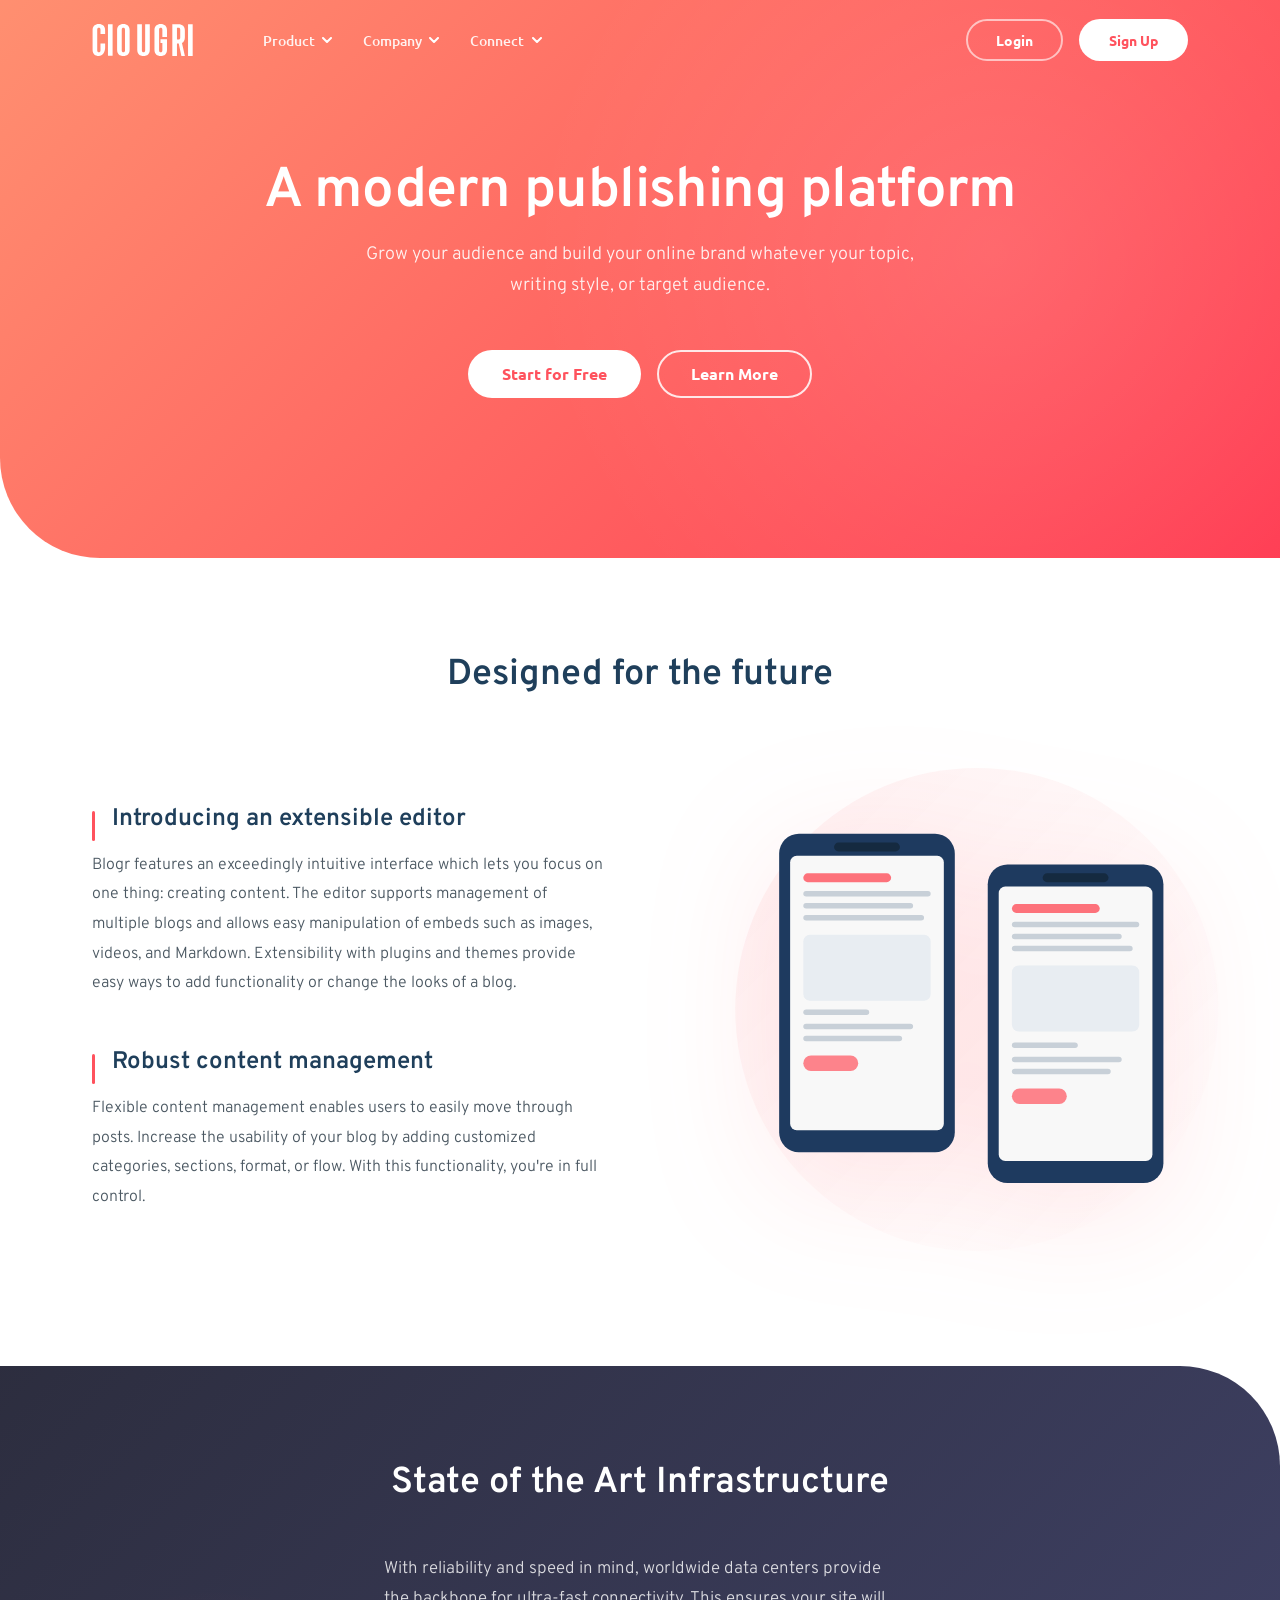
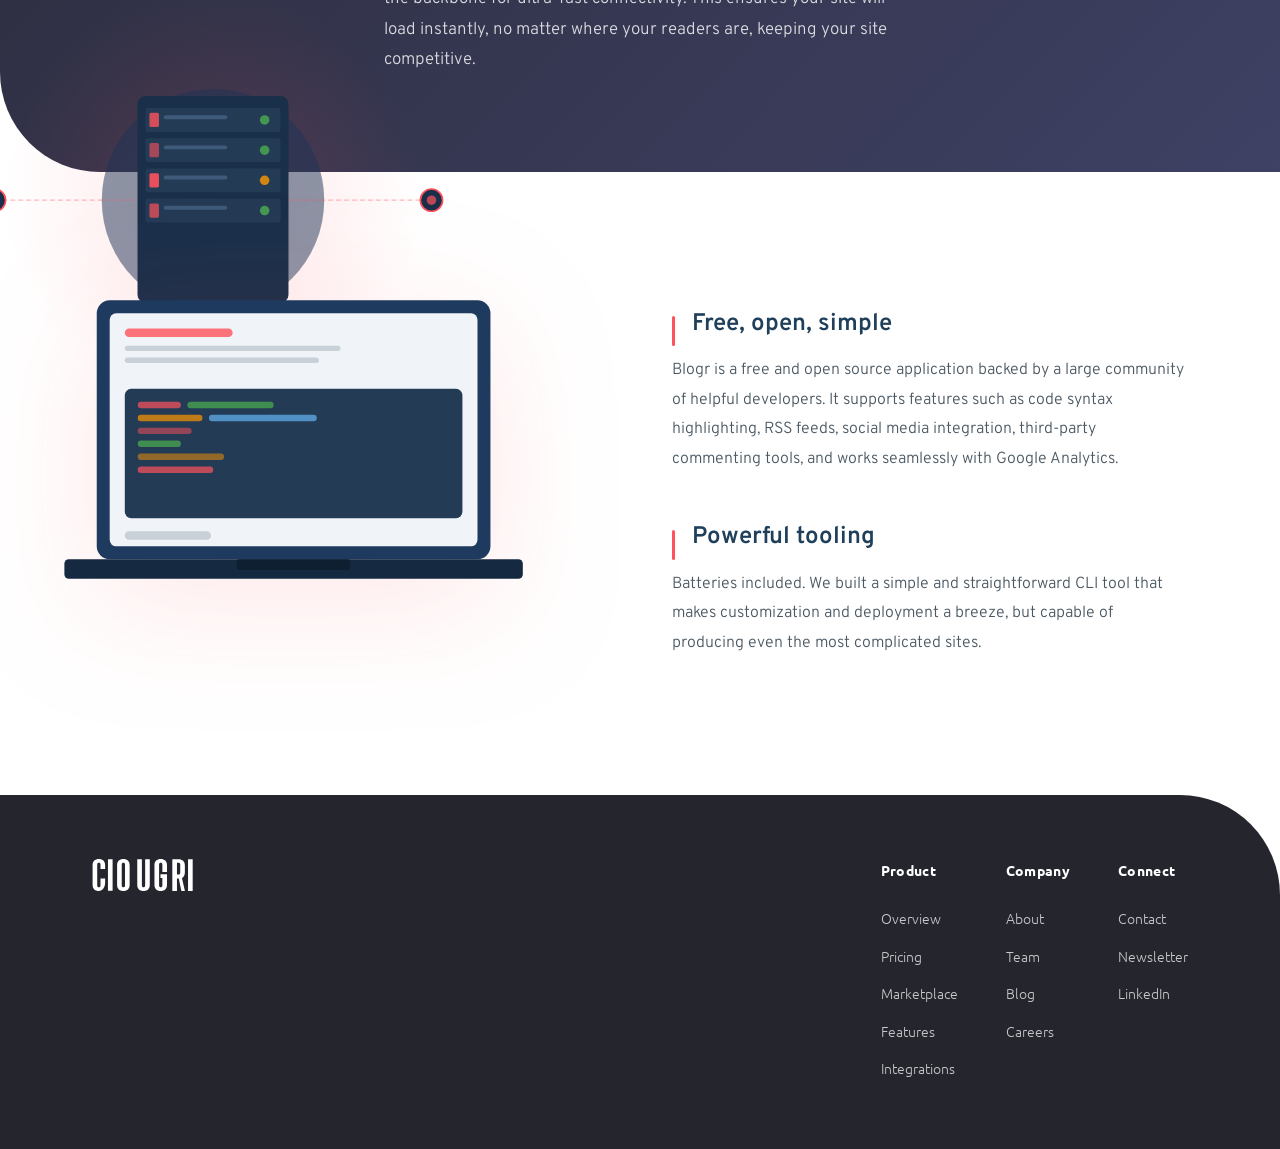
==== commit a9f7890b: "index.html" ====
--- a/index.html
+++ b/index.html
@@ -437,4 +437,830 @@
       }
 
       /* SECTIONS */
-      .section { 
+      .section { padding-block: 6rem; overflow: hidden; }
+
+      .section__title {
+        font-family: var(--font-body);
+        font-weight: 600;
+        font-size: clamp(1.75rem, 3.5vw, 2.25rem);
+        color: var(--clr-heading);
+        line-height: 1.2;
+        margin-bottom: 3rem;
+        text-align: center;
+      }
+
+      .section__title--light { color: #fff; }
+
+      /* FUTURE SECTION */
+      .section--future { background: #fff; }
+
+      .future__grid {
+        display: grid;
+        grid-template-columns: 1fr 1fr;
+        align-items: center;
+        gap: 4rem;
+      }
+
+      .future__text { display: flex; flex-direction: column; gap: 3rem; }
+      .future__illustration { display: flex; justify-content: flex-end; }
+
+      .illustration--editor {
+        width: 100%;
+        max-width: 520px;
+        margin-left: auto;
+        transform: translateX(8%);
+      }
+
+      .illustration__svg {
+        width: 100%;
+        height: auto;
+        filter: drop-shadow(0 24px 64px rgba(255, 82, 93, 0.14));
+        animation: float 5.5s ease-in-out infinite;
+      }
+
+      /* INFRASTRUCTURE */
+      .section--infrastructure {
+        background: var(--grad-infra);
+        border-radius: 0 100px 0 100px;
+        position: relative;
+        display: flex;
+        align-items: center;
+        padding-block: 6rem;
+        overflow: visible;
+      }
+
+      .infrastructure__illustration {
+        position: absolute;
+        left: -6%;
+        top: 50%;
+        transform: translateY(-50%);
+        width: 52%;
+        max-width: 580px;
+        pointer-events: none;
+      }
+
+      .infrastructure__svg {
+        width: 100%;
+        height: auto;
+        animation: float 6.5s ease-in-out infinite 0.6s;
+      }
+
+      .infrastructure__content {
+        margin-left: auto;
+        max-width: 50%;
+        padding-left: 2rem;
+      }
+
+      .infrastructure__text {
+        color: rgba(255, 255, 255, 0.82);
+        font-size: 1.0625rem;
+        line-height: 1.8;
+        max-width: 32rem;
+      }
+
+      /* FEATURES */
+      .section--features { background: #fff; }
+
+      .features__grid {
+        display: grid;
+        grid-template-columns: 1fr 1fr;
+        align-items: center;
+        gap: 4rem;
+      }
+
+      .features__illustration { display: flex; justify-content: flex-start; }
+      .features__illustration .illustration__svg {
+        transform: translateX(-8%);
+        max-width: 480px;
+      }
+
+      .features__text { display: flex; flex-direction: column; gap: 3rem; }
+
+      /* FEATURE CARDS */
+      .feature-card__title {
+        font-family: var(--font-body);
+        font-weight: 600;
+        font-size: 1.5rem;
+        color: var(--clr-heading);
+        line-height: 1.3;
+        margin-bottom: 1rem;
+        position: relative;
+        padding-left: 1.25rem;
+      }
+
+      .feature-card__title::before {
+        content: "";
+        position: absolute;
+        left: 0;
+        top: 0.3em;
+        width: 3px;
+        height: 1.25em;
+        background: var(--clr-red-light);
+        border-radius: 2px;
+      }
+
+      .feature-card__text { font-size: 1rem; line-height: 1.85; color: var(--clr-body); }
+
+      /* FOOTER */
+      .footer {
+        background: var(--clr-footer-bg);
+        border-radius: 0 100px 0 0;
+        padding-block: 4rem;
+      }
+
+      .footer__grid {
+        display: grid;
+        grid-template-columns: 1fr repeat(3, auto);
+        gap: 3rem;
+        align-items: start;
+      }
+
+      .footer__brand { display: flex; align-items: flex-start; }
+      .footer__logo { transition: opacity 150ms ease; }
+      .footer__logo:hover { opacity: 0.78; }
+
+      .footer__heading {
+        font-family: var(--font-ui);
+        font-weight: 700;
+        font-size: 0.875rem;
+        color: #fff;
+        margin-bottom: 1.5rem;
+        letter-spacing: 0.025em;
+      }
+
+      .footer__list { display: flex; flex-direction: column; gap: 0.65rem; }
+
+      .footer__link {
+        font-family: var(--font-ui);
+        font-size: 0.875rem;
+        color: hsl(240, 2%, 79%);
+        transition: color 150ms ease;
+      }
+      .footer__link:hover { color: #fff; }
+
+      /* SCROLL TOP */
+      .scroll-top {
+        position: fixed;
+        bottom: 2rem;
+        right: 2rem;
+        width: 2.75rem;
+        height: 2.75rem;
+        background: var(--clr-red-light);
+        color: #fff;
+        border-radius: var(--radius-pill);
+        display: flex;
+        align-items: center;
+        justify-content: center;
+        box-shadow: var(--shadow-md);
+        opacity: 0;
+        transform: translateY(1.25rem);
+        transition: opacity var(--transition), transform var(--transition), background 150ms ease;
+        pointer-events: none;
+        z-index: 500;
+        cursor: pointer;
+        border: none;
+      }
+
+      .scroll-top.is-visible {
+        opacity: 1;
+        transform: translateY(0);
+        pointer-events: auto;
+      }
+
+      .scroll-top:hover {
+        background: var(--clr-red-hover);
+        transform: translateY(-2px);
+      }
+
+      /* PAGE LOADER */
+      .page-loader {
+        position: fixed;
+        inset: 0;
+        background: #fff;
+        display: flex;
+        align-items: center;
+        justify-content: center;
+        z-index: 9999;
+        transition: opacity 0.4s ease, visibility 0.4s ease;
+      }
+
+      .page-loader.is-hidden { opacity: 0; visibility: hidden; }
+
+      .loader-ring {
+        width: 3rem;
+        height: 3rem;
+        border: 3px solid hsl(240, 6%, 90%);
+        border-top-color: var(--clr-red-light);
+        border-radius: 50%;
+        animation: spin 0.75s linear infinite;
+      }
+
+      /* ANIMATIONS */
+      @keyframes fadeUp {
+        from { opacity: 0; transform: translateY(1.75rem); }
+        to { opacity: 1; transform: translateY(0); }
+      }
+
+      @keyframes float {
+        0%, 100% { transform: translateY(0); }
+        50% { transform: translateY(-14px); }
+      }
+
+      @keyframes spin { to { transform: rotate(360deg); } }
+
+      .reveal {
+        opacity: 0;
+        transform: translateY(2rem);
+        transition: opacity 0.7s ease, transform 0.7s ease;
+      }
+      .reveal.is-visible { opacity: 1; transform: translateY(0); }
+
+      .reveal--left {
+        opacity: 0;
+        transform: translateX(-2rem);
+        transition: opacity 0.7s ease, transform 0.7s ease;
+      }
+      .reveal--left.is-visible { opacity: 1; transform: translateX(0); }
+
+      .reveal--right {
+        opacity: 0;
+        transform: translateX(2rem);
+        transition: opacity 0.7s ease, transform 0.7s ease;
+      }
+      .reveal--right.is-visible { opacity: 1; transform: translateX(0); }
+
+      .stagger > * {
+        opacity: 0;
+        transform: translateY(1rem);
+        transition: opacity 0.5s ease, transform 0.5s ease;
+      }
+      .stagger.is-visible > *:nth-child(1) { opacity: 1; transform: translateY(0); transition-delay: 0ms; }
+      .stagger.is-visible > *:nth-child(2) { opacity: 1; transform: translateY(0); transition-delay: 120ms; }
+      .stagger.is-visible > *:nth-child(3) { opacity: 1; transform: translateY(0); transition-delay: 240ms; }
+
+      /* RESPONSIVE TABLET */
+      @media (max-width: 960px) {
+        .nav__links, .nav__auth { display: none; }
+        .nav__hamburger { display: flex; }
+
+        .header { border-radius: 0 0 0 80px; padding-bottom: 4rem; }
+        .hero { padding: 4rem clamp(1.25rem, 5vw, 2rem); }
+
+        .future__grid { grid-template-columns: 1fr; text-align: center; }
+        .future__illustration { order: -1; justify-content: center; }
+        .illustration--editor { transform: none; max-width: 340px; margin-inline: auto; }
+        .future__text { align-items: center; }
+
+        .feature-card__title { padding-left: 0; }
+        .feature-card__title::before { display: none; }
+
+        .section--infrastructure {
+          flex-direction: column;
+          border-radius: 0 80px 0 80px;
+          padding-block: 5rem;
+          text-align: center;
+        }
+
+        .infrastructure__illustration {
+          position: relative;
+          left: auto;
+          top: auto;
+          transform: none;
+          width: 80%;
+          max-width: 380px;
+          margin-inline: auto;
+          margin-bottom: 2rem;
+        }
+
+        .infrastructure__content {
+          margin-left: 0;
+          max-width: 100%;
+          padding-left: 0;
+          display: flex;
+          flex-direction: column;
+          align-items: center;
+        }
+
+        .features__grid { grid-template-columns: 1fr; text-align: center; }
+        .features__illustration .illustration__svg { transform: none; max-width: 340px; margin-inline: auto; }
+        .features__text { align-items: center; }
+
+        .footer__grid { grid-template-columns: 1fr; text-align: center; gap: 2rem; }
+        .footer__brand { justify-content: center; }
+        .footer__list { align-items: center; }
+        .footer { border-radius: 0 80px 0 0; }
+      }
+
+      /* RESPONSIVE MOBILE */
+      @media (max-width: 600px) {
+        .header { border-radius: 0 0 0 60px; }
+        .section--infrastructure { border-radius: 0 60px 0 60px; }
+        .footer { border-radius: 0 60px 0 0; }
+        .hero { padding: 3.5rem clamp(1.25rem, 5vw, 2rem); }
+        .hero__title { font-size: clamp(1.75rem, 9vw, 2.5rem); }
+        .hero__subtitle { font-size: 1rem; margin-bottom: 2rem; }
+        .hero__actions { flex-direction: column; align-items: center; }
+        .hero__actions .btn { width: 100%; max-width: 16rem; }
+        .section { padding-block: 4rem; }
+        .section__title { font-size: 1.5rem; }
+        .feature-card__title { font-size: 1.25rem; }
+        .infrastructure__illustration { width: 95%; }
+        .scroll-top { bottom: 1.25rem; right: 1.25rem; width: 2.5rem; height: 2.5rem; }
+      }
+
+      @media (prefers-reduced-motion: reduce) {
+        *, *::before, *::after {
+          animation-duration: 0.01ms !important;
+          transition-duration: 0.01ms !important;
+        }
+        html { scroll-behavior: auto; }
+      }
+    </style>
+  </head>
+
+  <body>
+    <!-- Page Loader -->
+    <div class="page-loader" id="pageLoader" role="status" aria-label="Loading">
+      <div class="loader-ring"></div>
+    </div>
+
+    <!-- Skip Link -->
+    <a href="#main-content" class="skip-link">Skip to main content</a>
+
+    <!-- ==================== HEADER ==================== -->
+    <header class="header" role="banner">
+      <nav class="nav container" aria-label="Main navigation">
+
+        <!-- Logo -->
+        <a href="index.html" class="nav__logo" aria-label="Blogr home">
+          <svg xmlns="http://www.w3.org/2000/svg" width="101" height="32" aria-hidden="true">
+            <g fill="#FFF" fill-rule="evenodd">
+              <path d="M6.856 32c-3.789 0-6.27-2.086-6.27-6.264V6.242C.586 2.086 3.067 0 6.856 0c3.789 0 6.27 2.086 6.27 6.242V10H8.49V5.825C8.49 4.453 7.88 3.81 6.856 3.81c-1.025 0-1.635.643-1.635 2.015v20.35c0 1.372.61 2.015 1.635 2.015 1.025 0 1.635-.643 1.635-2.015V19.53h4.635v4.206C13.126 27.914 10.645 32 6.856 32zM15.96.321h4.635v31.358H15.96zM31.373 32c-3.79 0-6.27-2.086-6.27-6.264V6.242C25.103 2.086 27.583 0 31.373 0c3.789 0 6.27 2.086 6.27 6.242v19.494C37.643 29.914 35.162 32 31.373 32zm-1.636-26.175v20.35c0 1.372.611 2.015 1.636 2.015 1.024 0 1.635-.643 1.635-2.015V5.825c0-1.372-.611-2.015-1.635-2.015-1.025 0-1.636.643-1.636 2.015zM51.522 32c-3.79 0-6.27-2.086-6.27-6.264V.32h4.634v25.855c0 1.372.61 2.015 1.636 2.015 1.024 0 1.635-.643 1.635-2.015V.321h4.635v25.415C57.792 29.914 55.311 32 51.522 32zM68.73 32c-3.79 0-6.27-2.086-6.27-6.264V6.242C62.46 2.086 64.94 0 68.73 0c3.788 0 6.27 2.086 6.27 6.242V13H70.364V5.825c0-1.372-.61-2.015-1.635-2.015-1.025 0-1.636.643-1.636 2.015v20.35c0 1.372.611 2.015 1.636 2.015 1.025 0 1.635-.643 1.635-2.015V19h-1.871v-3.81H75v10.546C75 29.914 72.518 32 68.73 32zM89.382 32L86.735 19.4H84.96V32H80.324V.321h6.27c3.79 0 6.27 2.086 6.27 6.242v6.574c0 2.786-1.025 4.8-2.904 5.871L92.898 32h-3.516zm-4.422-28.19V15.59h1.636c1.025 0 1.635-.643 1.635-2.015V5.825c0-1.372-.61-2.015-1.635-2.015H84.96zM100.676 32H96.04V.321h4.635z"/>
+            </g>
+          </svg>
+        </a>
+
+        <!-- Desktop Nav Links -->
+        <ul class="nav__links" role="list">
+          <li class="nav__item nav__item--dropdown">
+            <button class="nav__dropdown-btn" aria-expanded="false" aria-haspopup="true" aria-controls="dd-product">
+              Product
+              <svg class="nav__chevron" xmlns="http://www.w3.org/2000/svg" width="10" height="7" aria-hidden="true">
+                <path d="M1 1l4 4 4-4" stroke="#FFF" stroke-width="2" fill="none" stroke-linecap="round" stroke-linejoin="round"/>
+              </svg>
+            </button>
+            <ul class="nav__dropdown" id="dd-product" role="menu">
+              <li><a href="#" role="menuitem">Overview</a></li>
+              <li><a href="#" role="menuitem">Pricing</a></li>
+              <li><a href="#" role="menuitem">Marketplace</a></li>
+              <li><a href="#" role="menuitem">Features</a></li>
+              <li><a href="#" role="menuitem">Integrations</a></li>
+            </ul>
+          </li>
+
+          <li class="nav__item nav__item--dropdown">
+            <button class="nav__dropdown-btn" aria-expanded="false" aria-haspopup="true" aria-controls="dd-company">
+              Company
+              <svg class="nav__chevron" xmlns="http://www.w3.org/2000/svg" width="10" height="7" aria-hidden="true">
+                <path d="M1 1l4 4 4-4" stroke="#FFF" stroke-width="2" fill="none" stroke-linecap="round" stroke-linejoin="round"/>
+              </svg>
+            </button>
+            <ul class="nav__dropdown" id="dd-company" role="menu">
+              <li><a href="#" role="menuitem">About</a></li>
+              <li><a href="#" role="menuitem">Team</a></li>
+              <li><a href="#" role="menuitem">Blog</a></li>
+              <li><a href="#" role="menuitem">Careers</a></li>
+            </ul>
+          </li>
+
+          <li class="nav__item nav__item--dropdown">
+            <button class="nav__dropdown-btn" aria-expanded="false" aria-haspopup="true" aria-controls="dd-connect">
+              Connect
+              <svg class="nav__chevron" xmlns="http://www.w3.org/2000/svg" width="10" height="7" aria-hidden="true">
+                <path d="M1 1l4 4 4-4" stroke="#FFF" stroke-width="2" fill="none" stroke-linecap="round" stroke-linejoin="round"/>
+              </svg>
+            </button>
+            <ul class="nav__dropdown" id="dd-connect" role="menu">
+              <li><a href="#" role="menuitem">Contact</a></li>
+              <li><a href="#" role="menuitem">Newsletter</a></li>
+              <li><a href="#" role="menuitem">LinkedIn</a></li>
+            </ul>
+          </li>
+        </ul>
+
+        <!-- ✅ DESKTOP AUTH — LINKS TO login.html AND signup.html -->
+        <div class="nav__auth">
+          <a href="login.html" class="btn btn--ghost">Login</a>
+          <a href="signup.html" class="btn btn--primary">Sign Up</a>
+        </div>
+
+        <!-- Hamburger -->
+        <button class="nav__hamburger" aria-label="Toggle mobile menu"
+          aria-expanded="false" aria-controls="mobile-menu">
+          <span class="hamburger__bar"></span>
+          <span class="hamburger__bar"></span>
+          <span class="hamburger__bar"></span>
+        </button>
+      </nav>
+
+      <!-- MOBILE MENU -->
+      <div class="mobile-menu" id="mobile-menu" role="dialog"
+        aria-label="Mobile navigation" aria-hidden="true">
+        <ul class="mobile-menu__links" role="list">
+
+          <li class="mobile-menu__item">
+            <button class="mobile-menu__dropdown-btn" aria-expanded="false" aria-controls="mob-dd-product">
+              Product
+              <svg class="mobile-chevron" xmlns="http://www.w3.org/2000/svg" width="10" height="7" aria-hidden="true">
+                <path d="M1 1l4 4 4-4" stroke="#FF525D" stroke-width="2" fill="none" stroke-linecap="round" stroke-linejoin="round"/>
+              </svg>
+            </button>
+            <ul class="mobile-menu__dropdown" id="mob-dd-product" aria-hidden="true">
+              <li><a href="#">Overview</a></li>
+              <li><a href="#">Pricing</a></li>
+              <li><a href="#">Marketplace</a></li>
+              <li><a href="#">Features</a></li>
+              <li><a href="#">Integrations</a></li>
+            </ul>
+          </li>
+
+          <li class="mobile-menu__item">
+            <button class="mobile-menu__dropdown-btn" aria-expanded="false" aria-controls="mob-dd-company">
+              Company
+              <svg class="mobile-chevron" xmlns="http://www.w3.org/2000/svg" width="10" height="7" aria-hidden="true">
+                <path d="M1 1l4 4 4-4" stroke="#FF525D" stroke-width="2" fill="none" stroke-linecap="round" stroke-linejoin="round"/>
+              </svg>
+            </button>
+            <ul class="mobile-menu__dropdown" id="mob-dd-company" aria-hidden="true">
+              <li><a href="#">About</a></li>
+              <li><a href="#">Team</a></li>
+              <li><a href="#">Blog</a></li>
+              <li><a href="#">Careers</a></li>
+            </ul>
+          </li>
+
+          <li class="mobile-menu__item">
+            <button class="mobile-menu__dropdown-btn" aria-expanded="false" aria-controls="mob-dd-connect">
+              Connect
+              <svg class="mobile-chevron" xmlns="http://www.w3.org/2000/svg" width="10" height="7" aria-hidden="true">
+                <path d="M1 1l4 4 4-4" stroke="#FF525D" stroke-width="2" fill="none" stroke-linecap="round" stroke-linejoin="round"/>
+              </svg>
+            </button>
+            <ul class="mobile-menu__dropdown" id="mob-dd-connect" aria-hidden="true">
+              <li><a href="#">Contact</a></li>
+              <li><a href="#">Newsletter</a></li>
+              <li><a href="#">LinkedIn</a></li>
+            </ul>
+          </li>
+        </ul>
+
+        <hr class="mobile-menu__divider" />
+
+        <!-- ✅ MOBILE AUTH — LINKS TO login.html AND signup.html -->
+        <div class="mobile-menu__auth">
+          <a href="login.html" class="btn btn--ghost-dark">Login</a>
+          <a href="signup.html" class="btn btn--primary">Sign Up</a>
+        </div>
+      </div>
+
+      <!-- HERO -->
+      <div class="hero" id="main-content">
+        <div class="hero__content">
+          <h1 class="hero__title">A modern publishing platform</h1>
+          <p class="hero__subtitle">
+            Grow your audience and build your online brand whatever your topic,
+            writing style, or target audience.
+          </p>
+          <!-- ✅ HERO BUTTONS — LINKED TO signup.html AND login.html -->
+          <div class="hero__actions">
+            <a href="signup.html" class="btn btn--primary btn--lg">Start for Free</a>
+            <a href="login.html" class="btn btn--outline btn--lg">Learn More</a>
+          </div>
+        </div>
+      </div>
+    </header>
+
+    <!-- ==================== MAIN ==================== -->
+    <main>
+      <!-- SECTION 1: DESIGNED FOR THE FUTURE -->
+      <section class="section section--future" aria-labelledby="future-heading">
+        <div class="container">
+          <h2 class="section__title reveal" id="future-heading">
+            Designed for the future
+          </h2>
+          <div class="future__grid">
+            <div class="future__text stagger">
+              <article class="feature-card">
+                <h3 class="feature-card__title">Introducing an extensible editor</h3>
+                <p class="feature-card__text">
+                  Blogr features an exceedingly intuitive interface which lets you focus on one
+                  thing: creating content. The editor supports management of multiple blogs and
+                  allows easy manipulation of embeds such as images, videos, and Markdown.
+                  Extensibility with plugins and themes provide easy ways to add functionality
+                  or change the looks of a blog.
+                </p>
+              </article>
+              <article class="feature-card">
+                <h3 class="feature-card__title">Robust content management</h3>
+                <p class="feature-card__text">
+                  Flexible content management enables users to easily move through posts.
+                  Increase the usability of your blog by adding customized categories, sections,
+                  format, or flow. With this functionality, you're in full control.
+                </p>
+              </article>
+            </div>
+
+            <div class="future__illustration reveal--right" aria-hidden="true">
+              <div class="illustration--editor">
+                <svg xmlns="http://www.w3.org/2000/svg" viewBox="0 0 470 478" class="illustration__svg" aria-hidden="true">
+                  <defs>
+                    <linearGradient id="g1" x1="0%" y1="0%" x2="100%" y2="100%">
+                      <stop offset="0%" style="stop-color:#ff525d;stop-opacity:1"/>
+                      <stop offset="100%" style="stop-color:#ff7a85;stop-opacity:0"/>
+                    </linearGradient>
+                  </defs>
+                  <g fill="none" fill-rule="evenodd">
+                    <circle cx="240" cy="240" r="220" fill="url(#g1)" opacity="0.08"/>
+                    <rect x="60" y="80" width="160" height="290" rx="18" fill="#1E3A5F"/>
+                    <rect x="70" y="100" width="140" height="250" rx="6" fill="#F8F8F8"/>
+                    <rect x="110" y="88" width="60" height="8" rx="4" fill="#152A40"/>
+                    <rect x="82" y="116" width="80" height="8" rx="4" fill="#FF525D" opacity="0.8"/>
+                    <rect x="82" y="132" width="116" height="5" rx="2.5" fill="#C8D0D8"/>
+                    <rect x="82" y="143" width="100" height="5" rx="2.5" fill="#C8D0D8"/>
+                    <rect x="82" y="154" width="110" height="5" rx="2.5" fill="#C8D0D8"/>
+                    <rect x="82" y="172" width="116" height="60" rx="6" fill="#E8EDF2"/>
+                    <rect x="82" y="240" width="60" height="5" rx="2.5" fill="#C8D0D8"/>
+                    <rect x="82" y="253" width="100" height="5" rx="2.5" fill="#C8D0D8"/>
+                    <rect x="82" y="264" width="90" height="5" rx="2.5" fill="#C8D0D8"/>
+                    <rect x="82" y="282" width="50" height="14" rx="7" fill="#FF525D" opacity="0.7"/>
+                    <rect x="250" y="108" width="160" height="290" rx="18" fill="#1E3A5F"/>
+                    <rect x="260" y="128" width="140" height="250" rx="6" fill="#F8F8F8"/>
+                    <rect x="300" y="116" width="60" height="8" rx="4" fill="#152A40"/>
+                    <rect x="272" y="144" width="80" height="8" rx="4" fill="#FF525D" opacity="0.8"/>
+                    <rect x="272" y="160" width="116" height="5" rx="2.5" fill="#C8D0D8"/>
+                    <rect x="272" y="171" width="100" height="5" rx="2.5" fill="#C8D0D8"/>
+                    <rect x="272" y="182" width="110" height="5" rx="2.5" fill="#C8D0D8"/>
+                    <rect x="272" y="200" width="116" height="60" rx="6" fill="#E8EDF2"/>
+                    <rect x="272" y="270" width="60" height="5" rx="2.5" fill="#C8D0D8"/>
+                    <rect x="272" y="283" width="100" height="5" rx="2.5" fill="#C8D0D8"/>
+                    <rect x="272" y="294" width="90" height="5" rx="2.5" fill="#C8D0D8"/>
+                    <rect x="272" y="312" width="50" height="14" rx="7" fill="#FF525D" opacity="0.7"/>
+                  </g>
+                </svg>
+              </div>
+            </div>
+          </div>
+        </div>
+      </section>
+
+      <!-- SECTION 2: INFRASTRUCTURE -->
+      <section class="section section--infrastructure" aria-labelledby="infra-heading">
+        <div class="infrastructure__illustration reveal--left" aria-hidden="true">
+          <svg xmlns="http://www.w3.org/2000/svg" viewBox="0 0 730 582" class="infrastructure__svg" aria-hidden="true">
+            <defs>
+              <radialGradient id="rg1" cx="50%" cy="50%" r="50%">
+                <stop offset="0%" style="stop-color:#ff525d;stop-opacity:1"/>
+                <stop offset="100%" style="stop-color:#ff525d;stop-opacity:0"/>
+              </radialGradient>
+            </defs>
+            <g fill="none" fill-rule="evenodd">
+              <circle cx="365" cy="291" r="265" fill="url(#rg1)" opacity="0.15"/>
+              <circle cx="365" cy="291" r="140" fill="#1D3557" opacity="0.5"/>
+              <rect x="270" y="160" width="190" height="260" rx="10" fill="#1A2F4A"/>
+              <rect x="280" y="175" width="170" height="30" rx="4" fill="#243B55"/>
+              <rect x="285" y="181" width="12" height="18" rx="2" fill="#FF525D" opacity="0.8"/>
+              <rect x="303" y="184" width="80" height="5" rx="2.5" fill="#3D5A7A"/>
+              <circle cx="430" cy="190" r="6" fill="#4CAF50" opacity="0.8"/>
+              <rect x="280" y="213" width="170" height="30" rx="4" fill="#243B55"/>
+              <rect x="285" y="219" width="12" height="18" rx="2" fill="#FF525D" opacity="0.6"/>
+              <rect x="303" y="222" width="80" height="5" rx="2.5" fill="#3D5A7A"/>
+              <circle cx="430" cy="228" r="6" fill="#4CAF50" opacity="0.8"/>
+              <rect x="280" y="251" width="170" height="30" rx="4" fill="#243B55"/>
+              <rect x="285" y="257" width="12" height="18" rx="2" fill="#FF525D" opacity="0.9"/>
+              <rect x="303" y="260" width="80" height="5" rx="2.5" fill="#3D5A7A"/>
+              <circle cx="430" cy="266" r="6" fill="#FF9800" opacity="0.8"/>
+              <rect x="280" y="289" width="170" height="30" rx="4" fill="#243B55"/>
+              <rect x="285" y="295" width="12" height="18" rx="2" fill="#FF525D" opacity="0.7"/>
+              <rect x="303" y="298" width="80" height="5" rx="2.5" fill="#3D5A7A"/>
+              <circle cx="430" cy="304" r="6" fill="#4CAF50" opacity="0.8"/>
+              <line x1="100" y1="291" x2="270" y2="291" stroke="#FF525D" stroke-width="1.5" stroke-dasharray="6 4" opacity="0.4"/>
+              <line x1="460" y1="291" x2="630" y2="291" stroke="#FF525D" stroke-width="1.5" stroke-dasharray="6 4" opacity="0.4"/>
+              <circle cx="90" cy="291" r="14" fill="#1A2F4A" stroke="#FF525D" stroke-width="2"/>
+              <circle cx="90" cy="291" r="6" fill="#FF525D" opacity="0.7"/>
+              <circle cx="640" cy="291" r="14" fill="#1A2F4A" stroke="#FF525D" stroke-width="2"/>
+              <circle cx="640" cy="291" r="6" fill="#FF525D" opacity="0.7"/>
+            </g>
+          </svg>
+        </div>
+
+        <div class="infrastructure__content container reveal--right">
+          <h2 class="section__title section__title--light" id="infra-heading">
+            State of the Art Infrastructure
+          </h2>
+          <p class="infrastructure__text">
+            With reliability and speed in mind, worldwide data centers provide the backbone
+            for ultra-fast connectivity. This ensures your site will load instantly, no matter
+            where your readers are, keeping your site competitive.
+          </p>
+        </div>
+      </section>
+
+      <!-- SECTION 3: FEATURES -->
+      <section class="section section--features" aria-labelledby="features-heading">
+        <div class="container">
+          <div class="features__grid">
+            <div class="features__illustration reveal--left" aria-hidden="true">
+              <svg xmlns="http://www.w3.org/2000/svg" viewBox="0 0 445 400" class="illustration__svg" aria-hidden="true">
+                <g fill="none" fill-rule="evenodd">
+                  <rect x="40" y="30" width="365" height="240" rx="12" fill="#1E3A5F"/>
+                  <rect x="52" y="42" width="341" height="216" rx="6" fill="#F0F4F8"/>
+                  <rect x="66" y="56" width="100" height="8" rx="4" fill="#FF525D" opacity="0.8"/>
+                  <rect x="66" y="72" width="200" height="5" rx="2.5" fill="#C8D0D8"/>
+                  <rect x="66" y="83" width="180" height="5" rx="2.5" fill="#C8D0D8"/>
+                  <rect x="66" y="112" width="313" height="120" rx="6" fill="#243B55"/>
+                  <rect x="78" y="124" width="40" height="6" rx="3" fill="#FF525D" opacity="0.7"/>
+                  <rect x="124" y="124" width="80" height="6" rx="3" fill="#4CAF50" opacity="0.7"/>
+                  <rect x="78" y="136" width="60" height="6" rx="3" fill="#FF9800" opacity="0.7"/>
+                  <rect x="144" y="136" width="100" height="6" rx="3" fill="#64B5F6" opacity="0.7"/>
+                  <rect x="78" y="148" width="50" height="6" rx="3" fill="#FF525D" opacity="0.5"/>
+                  <rect x="78" y="160" width="40" height="6" rx="3" fill="#4CAF50" opacity="0.7"/>
+                  <rect x="78" y="172" width="80" height="6" rx="3" fill="#FF9800" opacity="0.5"/>
+                  <rect x="78" y="184" width="70" height="6" rx="3" fill="#FF525D" opacity="0.7"/>
+                  <rect x="66" y="244" width="80" height="8" rx="4" fill="#C8D0D8"/>
+                  <rect x="10" y="270" width="425" height="18" rx="4" fill="#152A40"/>
+                  <rect x="170" y="270" width="105" height="10" rx="2" fill="#0D1F30"/>
+                </g>
+              </svg>
+            </div>
+
+            <div class="features__text stagger">
+              <article class="feature-card">
+                <h3 class="feature-card__title">Free, open, simple</h3>
+                <p class="feature-card__text">
+                  Blogr is a free and open source application backed by a large community of
+                  helpful developers. It supports features such as code syntax highlighting,
+                  RSS feeds, social media integration, third-party commenting tools, and works
+                  seamlessly with Google Analytics.
+                </p>
+              </article>
+              <article class="feature-card">
+                <h3 class="feature-card__title">Powerful tooling</h3>
+                <p class="feature-card__text">
+                  Batteries included. We built a simple and straightforward CLI tool that makes
+                  customization and deployment a breeze, but capable of producing even the most
+                  complicated sites.
+                </p>
+              </article>
+            </div>
+          </div>
+        </div>
+      </section>
+    </main>
+
+    <!-- ==================== FOOTER ==================== -->
+    <footer class="footer" role="contentinfo">
+      <div class="container footer__grid">
+        <div class="footer__brand reveal">
+          <a href="index.html" class="footer__logo" aria-label="Blogr home">
+            <svg xmlns="http://www.w3.org/2000/svg" width="101" height="32" aria-hidden="true">
+              <g fill="#FFF" fill-rule="evenodd">
+                <path d="M6.856 32c-3.789 0-6.27-2.086-6.27-6.264V6.242C.586 2.086 3.067 0 6.856 0c3.789 0 6.27 2.086 6.27 6.242V10H8.49V5.825C8.49 4.453 7.88 3.81 6.856 3.81c-1.025 0-1.635.643-1.635 2.015v20.35c0 1.372.61 2.015 1.635 2.015 1.025 0 1.635-.643 1.635-2.015V19.53h4.635v4.206C13.126 27.914 10.645 32 6.856 32zM15.96.321h4.635v31.358H15.96zM31.373 32c-3.79 0-6.27-2.086-6.27-6.264V6.242C25.103 2.086 27.583 0 31.373 0c3.789 0 6.27 2.086 6.27 6.242v19.494C37.643 29.914 35.162 32 31.373 32zm-1.636-26.175v20.35c0 1.372.611 2.015 1.636 2.015 1.024 0 1.635-.643 1.635-2.015V5.825c0-1.372-.611-2.015-1.635-2.015-1.025 0-1.636.643-1.636 2.015zM51.522 32c-3.79 0-6.27-2.086-6.27-6.264V.32h4.634v25.855c0 1.372.61 2.015 1.636 2.015 1.024 0 1.635-.643 1.635-2.015V.321h4.635v25.415C57.792 29.914 55.311 32 51.522 32zM68.73 32c-3.79 0-6.27-2.086-6.27-6.264V6.242C62.46 2.086 64.94 0 68.73 0c3.788 0 6.27 2.086 6.27 6.242V13H70.364V5.825c0-1.372-.61-2.015-1.635-2.015-1.025 0-1.636.643-1.636 2.015v20.35c0 1.372.611 2.015 1.636 2.015 1.025 0 1.635-.643 1.635-2.015V19h-1.871v-3.81H75v10.546C75 29.914 72.518 32 68.73 32zM89.382 32L86.735 19.4H84.96V32H80.324V.321h6.27c3.79 0 6.27 2.086 6.27 6.242v6.574c0 2.786-1.025 4.8-2.904 5.871L92.898 32h-3.516zm-4.422-28.19V15.59h1.636c1.025 0 1.635-.643 1.635-2.015V5.825c0-1.372-.61-2.015-1.635-2.015H84.96zM100.676 32H96.04V.321h4.635z"/>
+              </g>
+            </svg>
+          </a>
+        </div>
+
+        <nav class="footer__nav reveal" aria-label="Product links" style="transition-delay:80ms">
+          <h4 class="footer__heading">Product</h4>
+          <ul class="footer__list" role="list">
+            <li><a href="#" class="footer__link">Overview</a></li>
+            <li><a href="#" class="footer__link">Pricing</a></li>
+            <li><a href="#" class="footer__link">Marketplace</a></li>
+            <li><a href="#" class="footer__link">Features</a></li>
+            <li><a href="#" class="footer__link">Integrations</a></li>
+          </ul>
+        </nav>
+
+        <nav class="footer__nav reveal" aria-label="Company links" style="transition-delay:160ms">
+          <h4 class="footer__heading">Company</h4>
+          <ul class="footer__list" role="list">
+            <li><a href="#" class="footer__link">About</a></li>
+            <li><a href="#" class="footer__link">Team</a></li>
+            <li><a href="#" class="footer__link">Blog</a></li>
+            <li><a href="#" class="footer__link">Careers</a></li>
+          </ul>
+        </nav>
+
+        <nav class="footer__nav reveal" aria-label="Connect links" style="transition-delay:240ms">
+          <h4 class="footer__heading">Connect</h4>
+          <ul class="footer__list" role="list">
+            <li><a href="#" class="footer__link">Contact</a></li>
+            <li><a href="#" class="footer__link">Newsletter</a></li>
+            <li><a href="#" class="footer__link">LinkedIn</a></li>
+          </ul>
+        </nav>
+      </div>
+    </footer>
+
+    <!-- Scroll To Top -->
+    <button class="scroll-top" id="scrollTop" aria-label="Scroll to top" title="Back to top">
+      <svg xmlns="http://www.w3.org/2000/svg" width="18" height="18"
+        viewBox="0 0 24 24" fill="none" stroke="currentColor"
+        stroke-width="2.5" stroke-linecap="round" stroke-linejoin="round" aria-hidden="true">
+        <polyline points="18 15 12 9 6 15"></polyline>
+      </svg>
+    </button>
+
+    <script>
+      "use strict";
+
+      const $ = (s, c = document) => c.querySelector(s);
+      const $$ = (s, c = document) => c.querySelectorAll(s);
+      const on = (el, e, fn, opts) => el && el.addEventListener(e, fn, opts);
+      const throttle = (fn, ms) => { let last = 0; return (...a) => { const now = Date.now(); if (now - last >= ms) { last = now; fn(...a); } }; };
+      const debounce = (fn, ms) => { let t; return (...a) => { clearTimeout(t); t = setTimeout(() => fn(...a), ms); }; };
+
+      /* Loader */
+      (function () {
+        const loader = $("#pageLoader");
+        const hide = () => setTimeout(() => { loader.classList.add("is-hidden"); setTimeout(() => loader.remove(), 450); }, 300);
+        document.readyState === "complete" ? hide() : on(window, "load", hide);
+      })();
+
+      /* Desktop Dropdowns */
+      (function () {
+        const items = $$(".nav__item--dropdown");
+        function closeAll() { items.forEach(i => { i.classList.remove("is-open"); $(".nav__dropdown-btn", i)?.setAttribute("aria-expanded", "false"); }); }
+        items.forEach(item => {
+          const btn = $(".nav__dropdown-btn", item);
+          const panel = $(".nav__dropdown", item);
+          on(btn, "click", e => { e.stopPropagation(); const open = item.classList.contains("is-open"); closeAll(); if (!open) { item.classList.add("is-open"); btn.setAttribute("aria-expanded", "true"); } });
+          on(panel, "keydown", e => {
+            const links = [...$$("a", panel)];
+            const idx = links.indexOf(document.activeElement);
+            if (e.key === "ArrowDown") { e.preventDefault(); links[(idx + 1) % links.length]?.focus(); }
+            if (e.key === "ArrowUp") { e.preventDefault(); links[(idx - 1 + links.length) % links.length]?.focus(); }
+            if (e.key === "Escape") { closeAll(); btn?.focus(); }
+          });
+          on(item, "focusout", e => { if (!item.contains(e.relatedTarget)) { item.classList.remove("is-open"); btn.setAttribute("aria-expanded", "false"); } });
+        });
+        on(document, "click", () => closeAll());
+        on(document, "keydown", e => { if (e.key === "Escape") closeAll(); });
+      })();
+
+      /* Mobile Menu */
+      (function () {
+        const hamburger = $(".nav__hamburger");
+        const menu = $("#mobile-menu");
+        const dropBtns = $$(".mobile-menu__dropdown-btn");
+        let isOpen = false;
+
+        function openMenu() { isOpen = true; hamburger.setAttribute("aria-expanded", "true"); menu.classList.add("is-open"); menu.setAttribute("aria-hidden", "false"); document.body.style.overflow = "hidden"; }
+        function closeMenu() {
+          isOpen = false; hamburger.setAttribute("aria-expanded", "false"); menu.classList.remove("is-open"); menu.setAttribute("aria-hidden", "true"); document.body.style.overflow = "";
+          dropBtns.forEach(btn => { const p = $(`#${btn.getAttribute("aria-controls")}`); btn.setAttribute("aria-expanded", "false"); btn.closest(".mobile-menu__item")?.classList.remove("is-open"); p?.classList.remove("is-open"); p?.setAttribute("aria-hidden", "true"); });
+          hamburger.focus();
+        }
+
+        if (!hamburger || !menu) return;
+        on(hamburger, "click", () => isOpen ? closeMenu() : openMenu());
+
+        dropBtns.forEach(btn => {
+          on(btn, "click", () => {
+            const id = btn.getAttribute("aria-controls");
+            const panel = $(`#${id}`);
+            const item = btn.closest(".mobile-menu__item");
+            const expanded = btn.getAttribute("aria-expanded") === "true";
+            dropBtns.forEach(other => { if (other === btn) return; const op = $(`#${other.getAttribute("aria-controls")}`); other.setAttribute("aria-expanded", "false"); other.closest(".mobile-menu__item")?.classList.remove("is-open"); op?.classList.remove("is-open"); op?.setAttribute("aria-hidden", "true"); });
+            const next = !expanded;
+            btn.setAttribute("aria-expanded", String(next));
+            item?.classList.toggle("is-open", next);
+            panel?.classList.toggle("is-open", next);
+            panel?.setAttribute("aria-hidden", String(!next));
+          });
+        });
+
+        on(document, "keydown", e => { if (e.key === "Escape" && isOpen) closeMenu(); });
+        on(document, "click", e => { if (isOpen && !menu.contains(e.target) && !hamburger.contains(e.target)) closeMenu(); });
+        on(window, "resize", debounce(() => { if (window.innerWidth > 960 && isOpen) closeMenu(); }, 150));
+      })();
+
+      /* Scroll To Top */
+      (function () {
+        const btn = $("#scrollTop");
+        if (!btn) return;
+        on(window, "scroll", throttle(() => { btn.classList.toggle("is-visible", window.scrollY > 400); }, 100), { passive: true });
+        on(btn, "click", () => window.scrollTo({ top: 0, behavior: "smooth" }));
+      })();
+
+      /* Scroll Reveal */
+      (function () {
+        const sels = [".reveal", ".reveal--left", ".reveal--right", ".stagger"];
+        if (!("IntersectionObserver" in window)) { sels.forEach(s => $$(s).forEach(el => el.classList.add("is-visible"))); return; }
+        const io = new IntersectionObserver((entries) => { entries.forEach(e => { if (e.isIntersecting) { e.target.classList.add("is-visible"); io.unobserve(e.target); } }); }, { threshold: 0.12, rootMargin: "0px 0px -50px 0px" });
+        sels.forEach(s => $$(s).forEach(el => io.observe(el)));
+        $$(".stagger").forEach(g => { [...g.children].forEach((c, i) => { c.style.transitionDelay = `${i * 110}ms`; }); });
+      })();
+    </script>
+  </body>
+</html>
